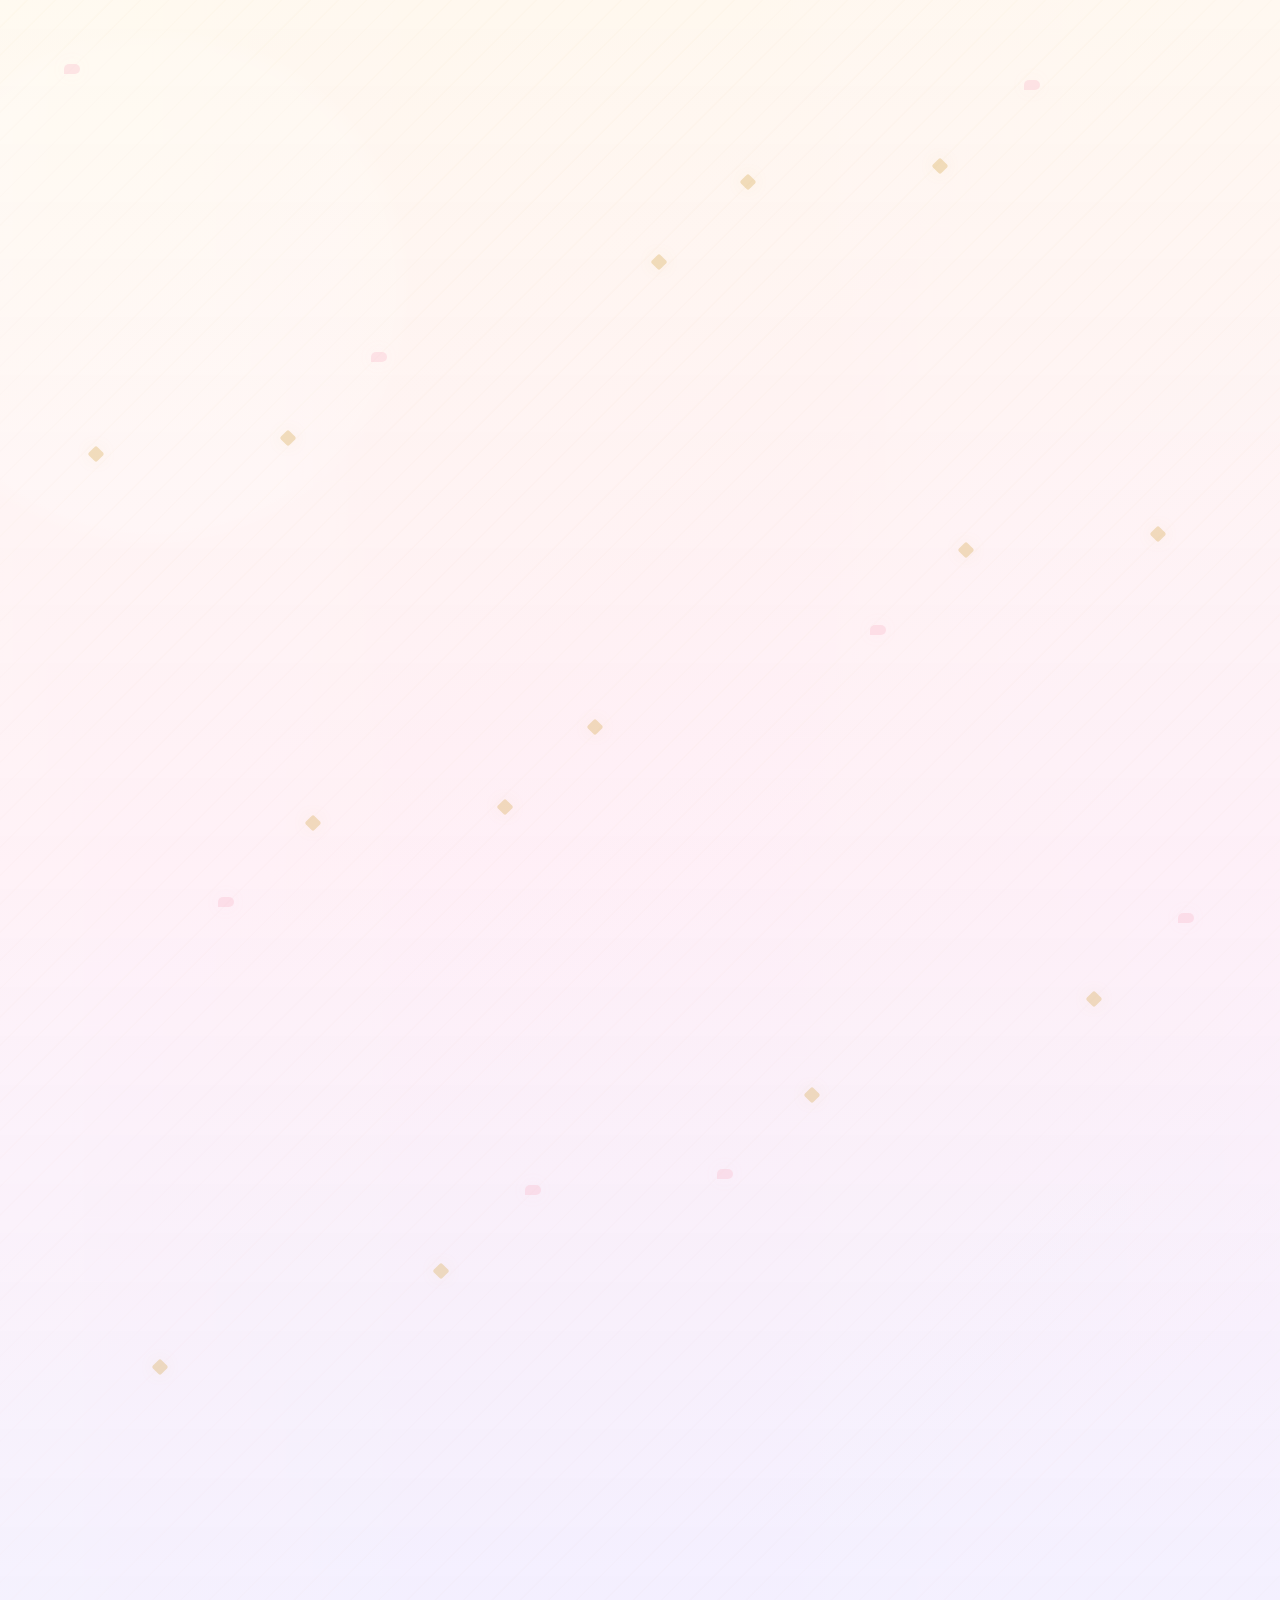
==== chapter-two.preview.html @ e878a4b5 "added chapter two" ====
<!doctype html>
<html lang="en">
<head>
  <meta charset="utf-8">
  <meta name="viewport" content="width=device-width, initial-scale=1">
  <title>Chapter Two Preview</title>
  <link rel="stylesheet" href="style.css?v=20260611-cat-council">
</head>
<body>
  <main>
    <section class="content-band chapter-two-section" id="chapterTwo" aria-labelledby="chapterTwoTitle"></section>
  </main>
  <script src="chapter-two.config.js?v=20260611-cat-council"></script>
  <script src="chapter-two.data.js?v=20260611-cat-council"></script>
  <script src="chapter-two.js?v=20260611-cat-council"></script>
  <script>
    window.ChapterTwo.mount("#chapterTwo");
  </script>
</body>
</html>
---- style.css ----
:root {
  --blush: #f6b7c8;
  --blush-deep: #d96d8f;
  --lavender: #c9b8ff;
  --lavender-deep: #7864bc;
  --cream: #fff7e8;
  --white: #ffffff;
  --gold: #d7ad55;
  --mint: #c7ded0;
  --ink: #352c38;
  --muted: #766b79;
  --line: rgba(126, 92, 113, 0.18);
  --glass: rgba(255, 255, 255, 0.68);
  --shadow: 0 18px 48px rgba(93, 63, 78, 0.17);
  --radius: 8px;
  --serif: Georgia, "Times New Roman", serif;
  --sans: "Avenir Next", "Segoe UI", system-ui, -apple-system, BlinkMacSystemFont, sans-serif;
}

* {
  box-sizing: border-box;
}

html {
  min-height: 100%;
  scroll-behavior: smooth;
}

body {
  min-height: 100vh;
  min-height: 100svh;
  margin: 0;
  color: var(--ink);
  font-family: var(--sans);
  background:
    radial-gradient(circle at 12% 18%, rgba(255, 255, 255, 0.88) 0 14%, transparent 15%),
    linear-gradient(145deg, #fff9f0 0%, #fff1f6 42%, #f0ecff 100%);
  overflow-x: hidden;
  -webkit-font-smoothing: antialiased;
  -webkit-tap-highlight-color: transparent;
}

button,
input {
  font: inherit;
}

button {
  cursor: pointer;
}

button:focus-visible,
input:focus-visible {
  outline: 3px solid rgba(215, 173, 85, 0.58);
  outline-offset: 3px;
}

.tap-target {
  min-height: 48px;
  touch-action: manipulation;
}

.ambient-layer,
.confetti-layer {
  position: fixed;
  inset: 0;
  pointer-events: none;
  overflow: hidden;
}

.ambient-layer {
  z-index: 0;
}

.confetti-layer {
  z-index: 20;
}

.float-shape {
  position: absolute;
  display: grid;
  width: 34px;
  height: 34px;
  place-items: center;
  color: rgba(217, 109, 143, 0.44);
  font-size: 1.25rem;
  animation: floatAround 11s ease-in-out infinite;
  filter: drop-shadow(0 8px 14px rgba(93, 63, 78, 0.13));
}

.float-shape.star {
  color: rgba(215, 173, 85, 0.52);
}

.float-shape.heart {
  color: rgba(120, 100, 188, 0.35);
  font-size: 1.55rem;
}

.p1 { left: 9%; top: 13%; animation-delay: -1s; }
.p2 { right: 10%; top: 12%; animation-delay: -3s; }
.p3 { left: 73%; top: 36%; animation-delay: -5s; }
.p4 { left: 12%; bottom: 20%; animation-delay: -7s; }
.p5 { right: 12%; bottom: 24%; animation-delay: -2s; }
.p6 { left: 43%; bottom: 10%; animation-delay: -8s; }

#app {
  position: relative;
  z-index: 1;
}

.screen {
  display: none;
  min-height: 100vh;
  min-height: 100svh;
  padding:
    calc(24px + env(safe-area-inset-top))
    18px
    calc(28px + env(safe-area-inset-bottom));
}

.screen.is-active {
  display: grid;
  place-items: center;
  animation: screenIn 420ms ease both;
}

.game-screen.is-active {
  align-items: start;
}

.screen-inner {
  width: min(100%, 760px);
}

.screen-inner.compact {
  max-width: 520px;
}

.screen-inner.wide {
  max-width: 930px;
}

.mini-badge {
  display: inline-flex;
  align-items: center;
  min-height: 30px;
  padding: 5px 10px;
  border: 1px solid rgba(215, 173, 85, 0.42);
  border-radius: 999px;
  color: #765626;
  background: rgba(255, 251, 240, 0.68);
  font-size: 0.72rem;
  font-weight: 800;
  letter-spacing: 0;
  text-transform: uppercase;
}

h1,
h2,
h3,
p {
  margin-top: 0;
}

h1,
h2 {
  font-family: var(--serif);
  letter-spacing: 0;
}

h1 {
  margin-bottom: 12px;
  font-size: clamp(2.55rem, 14vw, 5.3rem);
  line-height: 0.95;
}

h2 {
  margin-bottom: 10px;
  font-size: clamp(2rem, 8.5vw, 3.45rem);
  line-height: 1.02;
}

h3 {
  margin-bottom: 8px;
  font-size: 1rem;
}

p {
  color: var(--muted);
  line-height: 1.65;
}

.subtitle {
  max-width: 28rem;
  margin-bottom: 26px;
  color: #6e5366;
  font-size: 1.03rem;
}

.glass-panel {
  border: 1px solid var(--line);
  border-radius: var(--radius);
  background: var(--glass);
  box-shadow: var(--shadow);
  -webkit-backdrop-filter: blur(18px);
  backdrop-filter: blur(18px);
}

.lock-card {
  display: grid;
  gap: 14px;
  padding: 20px;
}

.return-game-shell {
  position: relative;
  margin-top: 16px;
  border: 1px solid rgba(255, 255, 255, 0.68);
  border-radius: var(--radius);
  padding: 16px 14px 18px;
  background:
    linear-gradient(135deg, rgba(255, 255, 255, 0.7), rgba(255, 241, 247, 0.72)),
    linear-gradient(145deg, rgba(246, 183, 200, 0.3), rgba(201, 184, 255, 0.26));
  box-shadow: 0 14px 34px rgba(93, 63, 78, 0.12);
  text-align: center;
  overflow: hidden;
  -webkit-backdrop-filter: blur(16px);
  backdrop-filter: blur(16px);
}

.return-game-hint {
  position: relative;
  z-index: 1;
  margin: 0;
  color: #674e62;
  font-size: 0.9rem;
  font-weight: 800;
  line-height: 1.42;
}

.return-decoration {
  position: absolute;
  display: grid;
  width: 34px;
  height: 34px;
  place-items: center;
  color: rgba(217, 109, 143, 0.56);
  font-size: 1.05rem;
  filter: drop-shadow(0 8px 12px rgba(93, 63, 78, 0.12));
  animation: ctaFloat 4.6s ease-in-out infinite;
}

.return-paw {
  left: 14px;
  top: 10px;
}

.return-star {
  right: 16px;
  bottom: 13px;
  color: rgba(215, 173, 85, 0.66);
  animation-delay: -1.6s;
}

.return-game-card {
  position: relative;
  z-index: 1;
  display: grid;
  gap: 12px;
}

.return-game-card[hidden] {
  display: none;
}

.return-game-card h2 {
  margin: 0;
  color: #58314e;
  font-size: clamp(1.55rem, 7vw, 2.15rem);
  line-height: 1.05;
}

.return-game-card p {
  margin-bottom: 0;
}

.return-primary-button {
  position: relative;
  z-index: 1;
  width: min(100%, 360px);
  min-height: 58px;
  border: 1px solid rgba(255, 255, 255, 0.78);
  border-radius: 999px;
  padding: 14px 18px;
  color: #55324e;
  background:
    linear-gradient(135deg, rgba(255, 250, 236, 0.96), rgba(255, 226, 239, 0.95) 45%, rgba(232, 224, 255, 0.96)),
    linear-gradient(135deg, var(--blush), var(--lavender));
  box-shadow:
    0 14px 30px rgba(120, 100, 188, 0.18),
    inset 0 1px 0 rgba(255, 255, 255, 0.84);
  font-weight: 950;
  transition: transform 180ms ease, box-shadow 180ms ease, filter 180ms ease;
}

.return-primary-button:hover {
  filter: brightness(1.02);
  box-shadow:
    0 16px 34px rgba(120, 100, 188, 0.22),
    inset 0 1px 0 rgba(255, 255, 255, 0.88);
}

.soft-copy {
  margin-bottom: 2px;
  color: #604a59;
  font-weight: 650;
}

label {
  color: var(--ink);
  font-size: 0.9rem;
  font-weight: 800;
}

input {
  width: 100%;
  min-height: 54px;
  border: 1px solid rgba(126, 92, 113, 0.23);
  border-radius: var(--radius);
  padding: 0 15px;
  color: var(--ink);
  background: rgba(255, 255, 255, 0.8);
}

input::placeholder {
  color: rgba(53, 44, 56, 0.42);
}

.form-message {
  min-height: 24px;
  margin: 0;
  color: var(--blush-deep);
  font-size: 0.92rem;
  font-weight: 750;
}

.primary-button,
.secondary-button {
  border: 0;
  border-radius: 999px;
  padding: 13px 20px;
  font-weight: 850;
  transition: transform 180ms ease, box-shadow 180ms ease, filter 180ms ease;
}

.primary-button {
  color: #fffdf7;
  background: linear-gradient(135deg, var(--blush-deep), var(--lavender-deep));
  box-shadow: 0 12px 28px rgba(120, 100, 188, 0.22);
}

.secondary-button {
  color: var(--ink);
  background: rgba(255, 255, 255, 0.78);
}

.primary-button:active,
.secondary-button:active,
.music-button:active,
.return-primary-button:active,
.return-choice-button:active,
.return-floating-paw:active,
.cat-card-button:active,
.gift-box:active {
  transform: scale(0.97);
}

.music-button {
  position: fixed;
  right: max(14px, env(safe-area-inset-right));
  bottom: calc(14px + env(safe-area-inset-bottom));
  z-index: 12;
  border: 1px solid rgba(215, 173, 85, 0.38);
  border-radius: 999px;
  padding: 11px 15px;
  color: #4f3b4d;
  background: rgba(255, 255, 255, 0.78);
  box-shadow: 0 12px 32px rgba(93, 63, 78, 0.16);
  -webkit-backdrop-filter: blur(16px);
  backdrop-filter: blur(16px);
  font-size: 0.9rem;
  font-weight: 850;
}

.section-heading {
  max-width: 720px;
  margin: 0 auto 24px;
  text-align: center;
}

.section-heading p {
  margin-bottom: 0;
}

.return-trial {
  display: grid;
  gap: 12px;
  margin-top: 4px;
  animation: riseIn 320ms ease both;
}

.return-trial[hidden],
.return-verdict[hidden],
.return-paw-instruction[hidden],
.return-paw-progress[hidden],
.return-paw-field[hidden],
.return-final[hidden] {
  display: none;
}

.return-question {
  color: #4f3b4d;
  font-weight: 900;
}

.return-game-name {
  display: inline-grid;
  width: fit-content;
  min-height: 34px;
  margin: 0 auto;
  place-items: center;
  border: 1px solid rgba(215, 173, 85, 0.32);
  border-radius: 999px;
  padding: 5px 12px;
  color: #765626;
  background: rgba(255, 251, 240, 0.74);
  font-size: 0.74rem;
  font-weight: 950;
  text-transform: uppercase;
}

.return-choice-grid {
  display: grid;
  gap: 9px;
}

.return-choice-button {
  width: 100%;
  min-height: 52px;
  border: 1px solid rgba(215, 173, 85, 0.28);
  border-radius: var(--radius);
  padding: 11px 12px;
  color: #4f3b4d;
  background: rgba(255, 255, 255, 0.72);
  box-shadow: 0 10px 22px rgba(93, 63, 78, 0.09);
  font-weight: 850;
  line-height: 1.22;
  transition: transform 180ms ease, background 180ms ease, border-color 180ms ease, box-shadow 180ms ease;
}

.return-choice-button.is-selected {
  border-color: rgba(217, 109, 143, 0.46);
  background: linear-gradient(135deg, rgba(255, 232, 241, 0.9), rgba(237, 231, 255, 0.92));
  box-shadow: 0 12px 28px rgba(120, 100, 188, 0.15);
}

.return-choice-button:disabled {
  cursor: default;
  opacity: 0.82;
}

.return-verdict {
  border: 1px solid rgba(217, 109, 143, 0.2);
  border-radius: var(--radius);
  padding: 12px;
  color: #52374b;
  background: rgba(255, 255, 255, 0.7);
  font-weight: 850;
  animation: riseIn 320ms ease both;
}

.return-paw-instruction,
.return-paw-progress {
  color: #6d5266;
  font-size: 0.92rem;
  font-weight: 850;
  line-height: 1.4;
}

.return-paw-progress {
  display: inline-grid;
  width: fit-content;
  min-height: 34px;
  margin: 0 auto;
  place-items: center;
  border: 1px solid rgba(215, 173, 85, 0.3);
  border-radius: 999px;
  padding: 5px 12px;
  color: #765626;
  background: rgba(255, 251, 240, 0.72);
}

.return-paw-field {
  position: relative;
  height: 184px;
  border: 1px solid rgba(126, 92, 113, 0.14);
  border-radius: var(--radius);
  background:
    radial-gradient(circle at 14% 18%, rgba(255, 255, 255, 0.74) 0 16%, transparent 17%),
    linear-gradient(145deg, rgba(255, 250, 236, 0.72), rgba(255, 233, 243, 0.62), rgba(235, 229, 255, 0.58));
  overflow: hidden;
}

.return-floating-paw {
  position: absolute;
  display: grid;
  width: 54px;
  height: 54px;
  place-items: center;
  border: 1px solid rgba(255, 255, 255, 0.78);
  border-radius: 50%;
  color: #8f4c74;
  background: rgba(255, 255, 255, 0.66);
  box-shadow: 0 12px 24px rgba(93, 63, 78, 0.14);
  font-size: 1.45rem;
  animation: pawBob 3.8s ease-in-out infinite;
  -webkit-backdrop-filter: blur(12px);
  backdrop-filter: blur(12px);
}

.return-floating-paw::after {
  position: absolute;
  inset: -7px;
  border-radius: inherit;
  border: 1px solid rgba(215, 173, 85, 0.24);
  content: "";
}

.return-floating-paw.is-collected {
  pointer-events: none;
  border-color: transparent;
  color: transparent;
  background: transparent;
  box-shadow: none;
  transform: scale(1.34) rotate(12deg);
  transition: color 120ms ease, background 120ms ease, border-color 120ms ease, box-shadow 120ms ease, transform 220ms ease;
}

.return-floating-paw.is-collected::before {
  position: absolute;
  color: var(--gold);
  content: "\2726";
  filter: drop-shadow(0 0 10px rgba(215, 173, 85, 0.5));
  font-size: 1.65rem;
  animation: pawSparkle 520ms ease forwards;
}

.return-floating-paw.is-collected::after {
  border-color: rgba(215, 173, 85, 0.08);
  box-shadow: 0 0 0 12px rgba(215, 173, 85, 0.08);
  animation: pawSparkleRing 520ms ease forwards;
}

.paw-1 { left: 10%; top: 18%; animation-delay: -0.4s; }
.paw-2 { right: 12%; top: 12%; animation-delay: -1.4s; }
.paw-3 { left: 42%; top: 36%; animation-delay: -2.1s; }
.paw-4 { left: 17%; bottom: 12%; animation-delay: -2.8s; }
.paw-5 { right: 18%; bottom: 15%; animation-delay: -0.9s; }

.return-final {
  display: grid;
  gap: 12px;
  border: 1px solid rgba(215, 173, 85, 0.24);
  border-radius: var(--radius);
  padding: 14px;
  background: rgba(255, 255, 255, 0.68);
  animation: riseIn 380ms ease both;
}

.return-final-message,
.return-secret-wish {
  color: var(--ink);
  font-weight: 850;
}

.return-badge {
  display: inline-grid;
  width: fit-content;
  max-width: 100%;
  min-height: 42px;
  margin: 0 auto;
  place-items: center;
  border: 1px solid rgba(215, 173, 85, 0.42);
  border-radius: 999px;
  padding: 8px 13px;
  color: #6f501b;
  background: linear-gradient(135deg, rgba(255, 245, 207, 0.94), rgba(255, 255, 255, 0.74));
  box-shadow: 0 12px 24px rgba(215, 173, 85, 0.14);
  font-size: 0.86rem;
  font-weight: 950;
  line-height: 1.2;
  text-align: center;
}

.progress-wrap {
  width: min(100%, 540px);
  margin: 0 auto 22px;
  color: var(--ink);
  font-weight: 850;
  text-align: center;
}

.progress-track {
  height: 9px;
  margin-top: 10px;
  border: 1px solid rgba(215, 173, 85, 0.28);
  border-radius: 999px;
  background: rgba(255, 255, 255, 0.58);
  overflow: hidden;
}

.progress-track span {
  display: block;
  width: 0;
  height: 100%;
  border-radius: inherit;
  background: linear-gradient(90deg, var(--gold), var(--blush-deep));
  transition: width 360ms ease;
}

.cat-grid {
  display: grid;
  grid-template-columns: repeat(3, minmax(0, 1fr));
  gap: 12px;
}

.cat-card-button {
  position: relative;
  width: 100%;
  min-height: 168px;
  border: 0;
  border-radius: var(--radius);
  padding: 0;
  background: transparent;
  perspective: 900px;
}

.cat-card-inner {
  position: absolute;
  inset: 0;
  border-radius: var(--radius);
  transform-style: preserve-3d;
  transition: transform 560ms cubic-bezier(0.2, 0.72, 0.2, 1);
}

.cat-card-button.is-open .cat-card-inner {
  transform: rotateY(180deg);
}

.card-face {
  position: absolute;
  inset: 0;
  display: grid;
  place-items: center;
  border: 1px solid var(--line);
  border-radius: var(--radius);
  padding: 12px;
  background: rgba(255, 255, 255, 0.67);
  box-shadow: 0 14px 28px rgba(93, 63, 78, 0.12);
  -webkit-backdrop-filter: blur(14px);
  backdrop-filter: blur(14px);
  backface-visibility: hidden;
}

.card-front {
  gap: 7px;
}

.card-front .cat-mini {
  width: 66px;
  height: 66px;
}

.card-front strong {
  color: #65445b;
  font-size: 0.88rem;
}

.card-back {
  transform: rotateY(180deg);
}

.card-back > span {
  width: 100%;
}

.card-back p {
  margin: 0;
  color: var(--ink);
  font-size: clamp(0.82rem, 2.9vw, 0.98rem);
  font-weight: 800;
  line-height: 1.35;
}

.card-back .wish-mark {
  display: inline-grid;
  width: 34px;
  height: 34px;
  margin-bottom: 10px;
  place-items: center;
  border-radius: 50%;
  color: #71511c;
  background: rgba(255, 239, 190, 0.86);
}

.completion-note {
  width: min(100%, 540px);
  margin: 24px auto 0;
  padding: 18px;
  border-radius: var(--radius);
  background: rgba(255, 255, 255, 0.72);
  box-shadow: var(--shadow);
  text-align: center;
}

.completion-note p {
  margin-bottom: 14px;
  color: var(--ink);
  font-weight: 800;
}

.gift-box {
  position: relative;
  display: block;
  width: min(62vw, 240px);
  height: min(62vw, 240px);
  margin: 10px auto 28px;
  border: 0;
  background: transparent;
}

.gift-body,
.gift-lid,
.gift-ribbon,
.gift-glow {
  position: absolute;
  left: 50%;
  transform: translateX(-50%);
  border-radius: var(--radius);
}

.gift-body {
  bottom: 18px;
  width: 74%;
  height: 58%;
  background: linear-gradient(145deg, #f49ab4, #c9b8ff);
  box-shadow: 0 20px 44px rgba(120, 100, 188, 0.24);
}

.gift-lid {
  top: 46px;
  z-index: 3;
  width: 84%;
  height: 24%;
  background: linear-gradient(145deg, #d96d8f, #f7bfcc);
  transform-origin: 22% 100%;
  transition: transform 620ms cubic-bezier(0.18, 0.82, 0.25, 1.05);
}

.gift-ribbon {
  z-index: 4;
  background: linear-gradient(180deg, #fff3c6, var(--gold));
}

.gift-ribbon.vertical {
  top: 46px;
  bottom: 18px;
  width: 15%;
}

.gift-ribbon.horizontal {
  top: 107px;
  width: 74%;
  height: 15%;
}

.gift-glow {
  top: 52px;
  width: 72%;
  height: 72%;
  background: rgba(255, 232, 156, 0.32);
  filter: blur(22px);
  opacity: 0;
  transition: opacity 380ms ease;
}

.gift-box.is-open .gift-lid {
  transform: translateX(-58%) translateY(-44px) rotate(-16deg);
}

.gift-box.is-open .gift-glow {
  opacity: 1;
  animation: giftPulse 1.9s ease-in-out infinite;
}

.gift-message {
  max-width: 540px;
  margin: 0 auto;
  padding: 20px;
  text-align: center;
  animation: riseIn 440ms ease both;
}

.gift-message p {
  color: var(--ink);
  font-weight: 800;
}

.main-content {
  animation: screenIn 520ms ease both;
}

.content-band {
  position: relative;
  width: 100%;
  padding: 68px 18px;
}

.hero-section {
  display: grid;
  min-height: 92vh;
  min-height: 92svh;
  grid-template-columns: minmax(0, 1fr);
  align-items: center;
  gap: 28px;
  padding:
    calc(30px + env(safe-area-inset-top))
    18px
    52px;
}

.hero-copy,
.hero-art,
.wish-list,
.cat-showcase,
.letter-card,
.final-panel {
  width: min(100%, 1080px);
  margin-right: auto;
  margin-left: auto;
}

.hero-copy p {
  max-width: 36rem;
  color: #644d61;
  font-size: 1.08rem;
}

.hero-art {
  display: grid;
  min-height: 318px;
  place-items: center;
}

.hero-art svg,
.cat-illustration svg {
  display: block;
  width: 100%;
  height: auto;
}

.hero-art svg {
  max-width: 420px;
}

.wish-list {
  display: grid;
  gap: 12px;
}

.wish-card,
.cat-profile,
.letter-card,
.final-panel {
  border: 1px solid var(--line);
  border-radius: var(--radius);
  background: rgba(255, 255, 255, 0.62);
  box-shadow: 0 14px 34px rgba(93, 63, 78, 0.11);
  -webkit-backdrop-filter: blur(14px);
  backdrop-filter: blur(14px);
}

.wish-card {
  display: grid;
  grid-template-columns: auto 1fr;
  gap: 13px;
  align-items: start;
  padding: 16px;
}

.day-chip {
  display: grid;
  min-width: 58px;
  min-height: 58px;
  place-items: center;
  border-radius: var(--radius);
  color: #765626;
  background: linear-gradient(145deg, rgba(255, 241, 194, 0.95), rgba(255, 255, 255, 0.72));
  font-size: 0.79rem;
  font-weight: 900;
}

.wish-card p {
  margin: 4px 0 0;
  color: var(--ink);
  font-weight: 700;
}

.cat-showcase {
  display: grid;
  gap: 14px;
}

.uploaded-image-grid {
  display: grid;
  width: min(100%, 1080px);
  margin-right: auto;
  margin-left: auto;
  gap: 14px;
}

.uploaded-image-card {
  position: relative;
  min-height: 260px;
  border: 1px solid var(--line);
  border-radius: var(--radius);
  background: rgba(255, 255, 255, 0.62);
  box-shadow: 0 14px 34px rgba(93, 63, 78, 0.11);
  overflow: hidden;
  -webkit-backdrop-filter: blur(14px);
  backdrop-filter: blur(14px);
}

.uploaded-image-card img {
  display: block;
  width: 100%;
  height: 100%;
  min-height: 260px;
  object-fit: cover;
}

.uploaded-image-card figcaption {
  position: absolute;
  right: 10px;
  bottom: 10px;
  left: 10px;
  border: 1px solid rgba(255, 255, 255, 0.48);
  border-radius: var(--radius);
  padding: 9px 10px;
  color: #4f3b4d;
  background: rgba(255, 255, 255, 0.74);
  -webkit-backdrop-filter: blur(12px);
  backdrop-filter: blur(12px);
  font-size: 0.86rem;
  font-weight: 850;
  line-height: 1.35;
}

.cat-profile {
  display: grid;
  grid-template-columns: 96px 1fr;
  gap: 14px;
  align-items: center;
  padding: 14px;
}

.cat-illustration {
  display: grid;
  min-width: 96px;
  min-height: 96px;
  place-items: center;
  border-radius: var(--radius);
  background: rgba(255, 247, 232, 0.72);
}

.cat-profile h3 {
  color: var(--ink);
}

.cat-profile p {
  margin-bottom: 0;
  font-size: 0.94rem;
}

.message-section {
  padding-top: 36px;
}

.letter-card {
  max-width: 760px;
  padding: 24px 20px;
  background:
    linear-gradient(rgba(255, 255, 255, 0.7), rgba(255, 255, 255, 0.66)),
    repeating-linear-gradient(0deg, transparent 0 31px, rgba(215, 173, 85, 0.11) 32px);
}

.letter-card h2 {
  margin-bottom: 20px;
  color: #59324d;
}

.letter-card p {
  margin-bottom: 16px;
  color: #4e4250;
  font-size: 1rem;
}

.final-panel {
  max-width: 760px;
  padding: 26px 20px;
  text-align: center;
}

.final-panel h2 {
  color: #59324d;
  font-size: clamp(1.9rem, 7.3vw, 3.1rem);
}

.chapter-two-section {
  position: relative;
  overflow: hidden;
  background:
    linear-gradient(180deg, rgba(255, 248, 236, 0.72), rgba(255, 238, 246, 0.78) 54%, rgba(243, 239, 255, 0.84)),
    repeating-linear-gradient(135deg, rgba(255, 255, 255, 0.24) 0 18px, rgba(215, 173, 85, 0.08) 19px 20px);
}

.chapter-two-section::before {
  content: "";
  position: absolute;
  inset: 0;
  pointer-events: none;
  background:
    linear-gradient(90deg, rgba(255, 255, 255, 0.24), transparent 42%, rgba(255, 255, 255, 0.18)),
    repeating-linear-gradient(0deg, transparent 0 31px, rgba(215, 173, 85, 0.06) 32px);
  mix-blend-mode: soft-light;
}

.chapter-two-bg {
  position: absolute;
  inset: 0;
  pointer-events: none;
  overflow: hidden;
}

.chapter-floater {
  position: absolute;
  left: var(--float-left);
  top: var(--float-top);
  width: 12px;
  height: 12px;
  opacity: 0.58;
  animation: chapterFloat 13s ease-in-out infinite;
  animation-delay: var(--float-delay);
}

.chapter-floater.sparkle {
  border-radius: 2px;
  background: rgba(217, 173, 85, 0.62);
  transform: rotate(45deg);
  box-shadow: 0 0 18px rgba(217, 173, 85, 0.2);
}

.chapter-floater.petal {
  width: 16px;
  height: 10px;
  border-radius: 999px 999px 999px 2px;
  background: rgba(248, 184, 202, 0.58);
  box-shadow: 0 0 18px rgba(248, 184, 202, 0.15);
}

.chapter-two-shell {
  position: relative;
  z-index: 1;
  width: min(100%, 1120px);
  margin: 0 auto;
}

.chapter-two-heading {
  max-width: 760px;
  margin: 0 auto 20px;
  text-align: center;
}

.chapter-two-heading h2 {
  color: #56364e;
}

.chapter-two-heading p {
  margin-bottom: 0;
  color: #604c5d;
  font-size: 1.02rem;
}

.chapter-two-actions {
  display: flex;
  flex-wrap: wrap;
  justify-content: center;
  gap: 10px;
  margin-bottom: 24px;
}

.chapter-enter-button.is-entered {
  filter: saturate(1.05) brightness(1.04);
  box-shadow: 0 0 0 5px rgba(255, 244, 203, 0.44), 0 16px 38px rgba(120, 100, 188, 0.24);
}

.chapter-music-toggle:disabled {
  cursor: not-allowed;
  opacity: 0.72;
}

.chapter-story {
  display: grid;
  grid-template-columns: minmax(0, 1fr);
  gap: 18px;
  align-items: stretch;
  margin: 0 auto 44px;
  --parallax-x: 0px;
  --parallax-y: 0px;
}

.story-frame {
  position: relative;
  min-height: 330px;
  border: 1px solid rgba(215, 173, 85, 0.24);
  border-radius: var(--radius);
  background: rgba(255, 255, 255, 0.56);
  box-shadow: 0 24px 60px rgba(93, 63, 78, 0.16);
  overflow: hidden;
}

.story-slides {
  position: absolute;
  inset: 0;
  transform: translate3d(calc(var(--parallax-x) * -0.22), calc(var(--parallax-y) * -0.22), 0) scale(1.02);
  transition: transform 220ms ease-out;
}

.story-panel {
  position: absolute;
  inset: 0;
  margin: 0;
  opacity: 0;
  transition: opacity 1100ms ease;
}

.story-panel.is-active {
  opacity: 1;
}

.story-panel img {
  display: block;
  width: 100%;
  height: 100%;
  object-fit: cover;
  filter: saturate(0.92) contrast(0.96);
}

.story-panel.is-active img {
  animation: chapterKenBurns 9.5s ease-in-out alternate infinite;
}

.story-panel.has-missing-image {
  background:
    linear-gradient(160deg, rgba(255, 248, 236, 0.88), rgba(255, 230, 241, 0.82) 47%, rgba(238, 232, 255, 0.9)),
    repeating-linear-gradient(115deg, rgba(255, 255, 255, 0.22) 0 14px, rgba(215, 173, 85, 0.08) 15px 16px);
}

.story-panel.has-missing-image::before,
.story-panel.has-missing-image::after {
  content: "";
  position: absolute;
  pointer-events: none;
}

.story-panel.has-missing-image::before {
  left: 50%;
  bottom: 12%;
  width: 36%;
  aspect-ratio: 1;
  border: 1px solid rgba(215, 173, 85, 0.26);
  border-radius: 50%;
  background: rgba(255, 255, 255, 0.28);
  transform: translateX(-50%);
  box-shadow: inset 0 0 30px rgba(255, 247, 232, 0.78), 0 0 50px rgba(215, 173, 85, 0.18);
}

.story-panel.has-missing-image::after {
  left: 18%;
  top: 19%;
  width: 18%;
  height: 42%;
  border: 2px solid rgba(101, 68, 91, 0.22);
  border-radius: 48% 48% 6px 6px;
  background: rgba(255, 247, 232, 0.5);
  box-shadow: 42vw 10vh 0 -18px rgba(255, 255, 255, 0.2);
}

.painted-wash {
  position: absolute;
  inset: 0;
  pointer-events: none;
  background:
    linear-gradient(180deg, rgba(255, 255, 255, 0.1), rgba(53, 44, 56, 0.18)),
    repeating-linear-gradient(90deg, rgba(255, 255, 255, 0.06) 0 2px, transparent 3px 9px);
  mix-blend-mode: screen;
}

.chapter-candle {
  position: absolute;
  bottom: 28px;
  width: 18px;
  height: 38px;
  border-radius: 999px 999px 6px 6px;
  background: linear-gradient(180deg, #fff8de, #d9ad55);
  box-shadow: 0 0 28px rgba(217, 173, 85, 0.54);
  animation: candlePulse 2.4s ease-in-out infinite;
}

.chapter-candle::before {
  content: "";
  position: absolute;
  left: 50%;
  top: -17px;
  width: 16px;
  height: 24px;
  border-radius: 70% 70% 55% 55%;
  background: rgba(255, 221, 127, 0.78);
  transform: translateX(-50%);
  filter: blur(0.2px);
}

.chapter-candle.candle-one {
  left: 22px;
}

.chapter-candle.candle-two {
  right: 22px;
  animation-delay: -0.8s;
}

.story-panel-nav {
  position: absolute;
  right: 16px;
  bottom: 16px;
  display: flex;
  gap: 8px;
  padding: 8px;
  border: 1px solid rgba(255, 255, 255, 0.42);
  border-radius: 999px;
  background: rgba(255, 255, 255, 0.56);
  -webkit-backdrop-filter: blur(12px);
  backdrop-filter: blur(12px);
}

.story-panel-nav button {
  width: 12px;
  height: 12px;
  border: 0;
  border-radius: 50%;
  padding: 0;
  background: rgba(101, 68, 91, 0.25);
}

.story-panel-nav button[aria-selected="true"] {
  background: #d9ad55;
  box-shadow: 0 0 0 5px rgba(217, 173, 85, 0.18);
}

.story-copy {
  display: grid;
  align-content: center;
  min-height: 240px;
  border: 1px solid rgba(215, 173, 85, 0.22);
  border-radius: var(--radius);
  padding: 22px;
  background:
    linear-gradient(rgba(255, 255, 255, 0.76), rgba(255, 255, 255, 0.7)),
    repeating-linear-gradient(0deg, transparent 0 31px, rgba(215, 173, 85, 0.09) 32px);
  box-shadow: 0 18px 42px rgba(93, 63, 78, 0.11);
}

.story-count {
  margin-bottom: 12px;
  color: #8c6a2c;
  font-size: 0.78rem;
  font-weight: 900;
  text-transform: uppercase;
}

.story-copy h3 {
  margin-bottom: 10px;
  color: #56364e;
  font-family: var(--serif);
  font-size: 1.85rem;
  line-height: 1.05;
}

.story-copy p {
  margin-bottom: 0;
  color: #4f4250;
  font-size: 1.02rem;
  font-weight: 750;
}

.story-copy.is-revealed h3,
.story-copy.is-revealed p,
.story-copy.is-revealed .story-count {
  animation: fairytaleTextIn 680ms ease both;
}

.story-copy.is-revealed p {
  animation-delay: 90ms;
}

.council-game {
  display: grid;
  gap: 22px;
}

.council-game-copy {
  max-width: 760px;
  margin: 0 auto;
  text-align: center;
}

.council-game-copy h3 {
  margin: 10px 0;
  color: #56364e;
  font-family: var(--serif);
  font-size: 2.15rem;
  line-height: 1.05;
}

.council-game-copy p {
  margin-bottom: 0;
}

.council-progress {
  margin-top: 12px;
  color: #5d4256;
  font-weight: 850;
}

.council-layout {
  display: grid;
  gap: 18px;
  align-items: center;
}

.council-table-stage {
  position: relative;
  width: min(100%, 540px);
  aspect-ratio: 1;
  margin: 0 auto;
  border-radius: 50%;
  background:
    linear-gradient(145deg, rgba(255, 255, 255, 0.5), rgba(255, 240, 246, 0.38)),
    repeating-linear-gradient(45deg, rgba(255, 255, 255, 0.16) 0 16px, rgba(215, 173, 85, 0.07) 17px 18px);
  box-shadow: inset 0 0 42px rgba(255, 255, 255, 0.58);
  --parallax-x: 0px;
  --parallax-y: 0px;
}

.round-table {
  position: absolute;
  left: 50%;
  top: 52%;
  display: grid;
  width: 50%;
  aspect-ratio: 1;
  place-items: center;
  border: 1px solid rgba(116, 81, 104, 0.2);
  border-radius: 50%;
  padding: 16px;
  color: #6b4d5f;
  background:
    linear-gradient(145deg, rgba(255, 248, 236, 0.92), rgba(255, 229, 239, 0.78)),
    repeating-radial-gradient(circle at center, rgba(215, 173, 85, 0.08) 0 2px, transparent 3px 16px);
  box-shadow: 0 18px 44px rgba(93, 63, 78, 0.14), inset 0 0 30px rgba(255, 255, 255, 0.72);
  transform: translate(-50%, -50%) translate3d(calc(var(--parallax-x) * -0.12), calc(var(--parallax-y) * -0.12), 0);
  transition: transform 220ms ease-out;
  text-align: center;
}

.round-table span {
  max-width: 10rem;
  color: #745160;
  font-family: var(--serif);
  font-size: 1.04rem;
  font-weight: 700;
  line-height: 1.15;
}

.table-candle {
  position: absolute;
  left: 26%;
  top: 54%;
  width: 10px;
  height: 24px;
  border-radius: 999px 999px 4px 4px;
  background: linear-gradient(#fff7dc, #d9ad55);
  box-shadow: 0 0 22px rgba(217, 173, 85, 0.54);
  animation: candlePulse 2.2s ease-in-out infinite;
}

.table-candle.second {
  left: auto;
  right: 27%;
  top: 39%;
  animation-delay: -0.7s;
}

.table-candle::before {
  content: "";
  position: absolute;
  left: 50%;
  top: -11px;
  width: 10px;
  height: 15px;
  border-radius: 70% 70% 50% 50%;
  background: rgba(255, 218, 115, 0.78);
  transform: translateX(-50%);
}

.council-chair {
  position: absolute;
  left: var(--chair-x);
  top: var(--chair-y);
  display: grid;
  width: clamp(64px, 18%, 96px);
  aspect-ratio: 0.82;
  place-items: center;
  transform: translate(-50%, -50%) translate3d(calc(var(--parallax-x) * 0.16), calc(var(--parallax-y) * 0.16), 0);
  transition: transform 220ms ease-out;
}

.council-chair::before {
  content: "";
  position: absolute;
  inset: 4px 9px 12px;
  border: 1px solid rgba(101, 68, 91, 0.22);
  border-radius: 42% 42% 9px 9px;
  background: linear-gradient(180deg, rgba(255, 248, 236, 0.9), rgba(248, 184, 202, 0.55));
  box-shadow: 0 10px 22px rgba(93, 63, 78, 0.11);
}

.council-chair::after {
  content: "";
  position: absolute;
  right: 18%;
  bottom: 4px;
  left: 18%;
  height: 16px;
  border: 1px solid rgba(101, 68, 91, 0.18);
  border-radius: 999px;
  background: rgba(255, 255, 255, 0.58);
}

.cat-token {
  position: relative;
  z-index: 1;
  display: grid;
  width: 92%;
  min-height: 74px;
  place-items: center;
  border: 0;
  border-radius: var(--radius);
  padding: 4px;
  color: #56364e;
  background: transparent;
}

.cat-token::before {
  content: "";
  position: absolute;
  inset: 10px;
  border-radius: 50%;
  background: rgba(255, 244, 204, 0.28);
  box-shadow: 0 0 22px rgba(217, 173, 85, 0.3);
  opacity: 0.7;
  transition: opacity 180ms ease, transform 180ms ease;
}

.cat-token:hover::before,
.cat-token:focus-visible::before,
.cat-token.is-visited::before {
  opacity: 1;
  transform: scale(1.08);
}

.cat-token.is-visited .cat-token-label {
  background: rgba(255, 247, 232, 0.9);
  color: #765626;
}

.cat-token-art {
  position: relative;
  z-index: 1;
  display: block;
  width: 52px;
  height: 52px;
}

.cat-token-art svg {
  display: block;
  width: 100%;
  height: auto;
}

.cat-token-label {
  position: relative;
  z-index: 1;
  max-width: 100%;
  border-radius: 999px;
  padding: 3px 7px;
  color: #5d4256;
  background: rgba(255, 255, 255, 0.64);
  font-size: 0.68rem;
  font-weight: 900;
  line-height: 1.15;
  text-align: center;
  overflow-wrap: anywhere;
}

.seventh-chair {
  color: #765626;
}

.seventh-chair::before {
  background: linear-gradient(180deg, rgba(255, 252, 236, 0.95), rgba(217, 173, 85, 0.24));
}

.empty-chair-glow {
  position: absolute;
  inset: -4px 2px 4px;
  border-radius: 48% 48% 12px 12px;
  background: rgba(255, 235, 164, 0.24);
  filter: blur(12px);
  opacity: 0.28;
}

.empty-chair-label {
  position: relative;
  z-index: 1;
  max-width: 88%;
  border-radius: 999px;
  padding: 6px 8px;
  background: rgba(255, 255, 255, 0.7);
  font-size: 0.7rem;
  font-weight: 900;
  line-height: 1.12;
  text-align: center;
  overflow-wrap: anywhere;
}

.council-table-stage.is-unlocked .seventh-chair::before {
  border-color: rgba(217, 173, 85, 0.68);
  box-shadow: 0 0 0 8px rgba(255, 239, 190, 0.52), 0 0 42px rgba(217, 173, 85, 0.42);
  animation: seventhChairGlow 2.1s ease-in-out infinite;
}

.council-table-stage.is-unlocked .empty-chair-glow {
  opacity: 0.9;
  animation: candlePulse 2s ease-in-out infinite;
}

.cat-question-panel {
  border: 1px solid rgba(215, 173, 85, 0.24);
  border-radius: var(--radius);
  padding: 20px;
  background:
    linear-gradient(rgba(255, 255, 255, 0.82), rgba(255, 255, 255, 0.76)),
    repeating-linear-gradient(0deg, transparent 0 31px, rgba(215, 173, 85, 0.08) 32px);
  box-shadow: 0 16px 38px rgba(93, 63, 78, 0.11);
}

.question-kicker {
  color: #8c6a2c;
  font-size: 0.75rem;
  font-weight: 900;
  text-transform: uppercase;
}

.cat-question-panel h4 {
  margin: 8px 0 8px;
  color: #56364e;
  font-family: var(--serif);
  font-size: 1.45rem;
}

.cat-question-panel p {
  margin-bottom: 14px;
  color: #4f4250;
}

.answer-row {
  display: flex;
  flex-wrap: wrap;
  gap: 8px;
}

.answer-row .secondary-button {
  min-height: 42px;
  padding: 10px 14px;
  font-size: 0.9rem;
}

.question-response {
  min-height: 52px;
  margin-top: 14px;
  color: #5d4256;
  font-weight: 800;
}

.chapter-final-message {
  max-width: 760px;
  margin: 4px auto 0;
  border: 1px solid rgba(215, 173, 85, 0.32);
  border-radius: var(--radius);
  padding: 20px;
  background: rgba(255, 255, 255, 0.76);
  box-shadow: 0 18px 46px rgba(93, 63, 78, 0.12);
  text-align: center;
}

.chapter-final-message p {
  margin-bottom: 8px;
  color: #56364e;
  font-weight: 900;
}

.chapter-final-message strong {
  display: block;
  color: #4f3b4d;
  font-family: var(--serif);
  font-size: 1.35rem;
  line-height: 1.28;
}

.chapter-final-message span {
  display: inline-block;
  margin-top: 14px;
  border-radius: 999px;
  padding: 10px 16px;
  color: #fffdf7;
  background: linear-gradient(135deg, var(--blush-deep), var(--lavender-deep));
  font-weight: 900;
}

.paw-trail {
  position: fixed;
  z-index: 30;
  width: 18px;
  height: 16px;
  pointer-events: none;
  animation: pawTrail 920ms ease-out forwards;
}

.paw-trail::before {
  content: "";
  position: absolute;
  left: 5px;
  bottom: 1px;
  width: 9px;
  height: 8px;
  border-radius: 50%;
  background: rgba(217, 109, 143, 0.62);
  box-shadow:
    -7px -7px 0 -3px rgba(217, 109, 143, 0.58),
    -1px -10px 0 -3px rgba(217, 109, 143, 0.58),
    6px -8px 0 -3px rgba(217, 109, 143, 0.58),
    10px -3px 0 -4px rgba(217, 109, 143, 0.52);
}

.reveal {
  opacity: 0;
  transform: translateY(18px);
  transition: opacity 640ms ease, transform 640ms ease;
}

.reveal.is-visible {
  opacity: 1;
  transform: translateY(0);
}

.confetti-piece {
  position: absolute;
  top: -16px;
  width: 9px;
  height: 14px;
  border-radius: 2px;
  animation: confettiFall var(--fall-time, 2200ms) linear forwards;
}

.confetti-piece.soft-sparkle {
  width: 8px;
  height: 8px;
  border-radius: 50%;
  box-shadow: 0 0 14px rgba(215, 173, 85, 0.34);
}

@keyframes screenIn {
  from { opacity: 0; transform: translateY(12px); }
  to { opacity: 1; transform: translateY(0); }
}

@keyframes riseIn {
  from { opacity: 0; transform: translateY(18px); }
  to { opacity: 1; transform: translateY(0); }
}

@keyframes floatAround {
  0%, 100% { transform: translate3d(0, 0, 0) rotate(0deg); }
  50% { transform: translate3d(10px, -18px, 0) rotate(7deg); }
}

@keyframes ctaFloat {
  0%, 100% { transform: translate3d(0, 0, 0) rotate(-7deg); }
  50% { transform: translate3d(4px, -8px, 0) rotate(8deg); }
}

@keyframes pawBob {
  0%, 100% { transform: translate3d(0, 0, 0) rotate(-5deg); }
  50% { transform: translate3d(3px, -10px, 0) rotate(6deg); }
}

@keyframes pawSparkle {
  0% { opacity: 0; transform: scale(0.6) rotate(0deg); }
  45% { opacity: 1; transform: scale(1.22) rotate(18deg); }
  100% { opacity: 0; transform: scale(1.45) rotate(34deg); }
}

@keyframes pawSparkleRing {
  0% { opacity: 0; transform: scale(0.65); }
  45% { opacity: 1; transform: scale(1); }
  100% { opacity: 0; transform: scale(1.22); }
}

@keyframes confettiFall {
  0% { transform: translate3d(0, -20px, 0) rotate(0deg); opacity: 1; }
  100% { transform: translate3d(var(--drift, 0), 112vh, 0) rotate(560deg); opacity: 0; }
}

@keyframes giftPulse {
  0%, 100% { transform: translateX(-50%) scale(0.96); }
  50% { transform: translateX(-50%) scale(1.06); }
}

@keyframes chapterFloat {
  0%, 100% { transform: translate3d(0, 0, 0) rotate(0deg); }
  50% { transform: translate3d(10px, -18px, 0) rotate(12deg); }
}

@keyframes chapterKenBurns {
  0% { transform: scale(1) translate3d(0, 0, 0); }
  100% { transform: scale(1.08) translate3d(-1.4%, -1.2%, 0); }
}

@keyframes candlePulse {
  0%, 100% { opacity: 0.74; filter: saturate(1); }
  50% { opacity: 1; filter: saturate(1.18); }
}

@keyframes fairytaleTextIn {
  from { opacity: 0; transform: translateY(10px); }
  to { opacity: 1; transform: translateY(0); }
}

@keyframes seventhChairGlow {
  0%, 100% { filter: brightness(1); }
  50% { filter: brightness(1.12); }
}

@keyframes pawTrail {
  0% { opacity: 0; transform: translate3d(0, 8px, 0) scale(0.72) rotate(-8deg); }
  22% { opacity: 1; }
  100% { opacity: 0; transform: translate3d(8px, -22px, 0) scale(1) rotate(10deg); }
}

@media (min-width: 680px) {
  .screen {
    padding-right: 28px;
    padding-left: 28px;
  }

  .lock-card {
    padding: 26px;
  }

  .return-game-shell {
    padding: 18px 18px 20px;
  }

  .return-choice-grid {
    grid-template-columns: repeat(2, minmax(0, 1fr));
  }

  .cat-grid {
    gap: 16px;
  }

  .cat-card-button {
    min-height: 188px;
  }

  .hero-section {
    grid-template-columns: minmax(0, 1fr) minmax(280px, 0.9fr);
    padding-right: 32px;
    padding-left: 32px;
  }

  .content-band {
    padding-right: 32px;
    padding-left: 32px;
  }

  .wish-list {
    grid-template-columns: repeat(2, minmax(0, 1fr));
  }

  .cat-showcase {
    grid-template-columns: repeat(2, minmax(0, 1fr));
  }

  .uploaded-image-grid {
    grid-template-columns: repeat(2, minmax(0, 1fr));
  }

  .chapter-story {
    grid-template-columns: minmax(0, 1.15fr) minmax(260px, 0.85fr);
  }

  .story-frame {
    min-height: 440px;
  }

  .council-layout {
    grid-template-columns: minmax(360px, 1fr) minmax(280px, 0.78fr);
  }

  .cat-question-panel {
    align-self: center;
  }

  .uploaded-image-card {
    min-height: 320px;
  }

  .uploaded-image-card img {
    min-height: 320px;
  }

  .letter-card,
  .final-panel {
    padding: 34px;
  }
}

@media (max-width: 430px) {
  .screen {
    padding:
      calc(34px + env(safe-area-inset-top))
      12px
      calc(116px + env(safe-area-inset-bottom));
  }

  .ambient-layer {
    display: none;
  }

  .game-screen .screen-inner {
    max-width: 390px;
  }

  .game-screen .section-heading {
    margin-bottom: 12px;
  }

  .game-screen .mini-badge {
    min-height: 26px;
    padding: 4px 9px;
    font-size: 0.64rem;
  }

  .game-screen h2 {
    margin-bottom: 8px;
    font-size: clamp(1.28rem, 6.2vw, 1.62rem);
    line-height: 1.06;
  }

  .game-screen .section-heading p {
    font-size: 0.8rem;
    line-height: 1.38;
  }

  .progress-wrap {
    margin-bottom: 12px;
    font-size: 0.8rem;
  }

  .cat-grid {
    grid-template-columns: repeat(3, minmax(0, 1fr));
    gap: 8px;
  }

  .cat-card-button {
    min-height: 112px;
  }

  .card-face {
    padding: 7px;
  }

  .card-front .cat-mini {
    width: 42px;
    height: 42px;
  }

  .card-front strong {
    max-width: 100%;
    font-size: 0.66rem;
    line-height: 1.15;
    overflow-wrap: anywhere;
  }

  .card-back .wish-mark {
    width: 23px;
    height: 23px;
    margin-bottom: 5px;
    font-size: 0.76rem;
  }

  .card-back p {
    font-size: 0.62rem;
    line-height: 1.18;
    overflow-wrap: anywhere;
  }

  .completion-note {
    margin-top: 14px;
    padding: 14px;
  }

  .completion-note p {
    margin-bottom: 10px;
    font-size: 0.88rem;
  }

  .cat-profile {
    grid-template-columns: 82px 1fr;
  }

  .chapter-two-section {
    padding-top: 54px;
    padding-bottom: 58px;
  }

  .chapter-two-heading h2 {
    font-size: 2.08rem;
  }

  .chapter-two-heading p,
  .story-copy p,
  .council-game-copy p,
  .cat-question-panel p {
    font-size: 0.92rem;
    line-height: 1.48;
  }

  .chapter-two-actions {
    align-items: stretch;
    flex-direction: column;
  }

  .chapter-two-actions .primary-button,
  .chapter-two-actions .secondary-button {
    width: 100%;
  }

  .story-frame {
    min-height: 276px;
  }

  .story-copy {
    min-height: 208px;
    padding: 18px;
  }

  .story-copy h3,
  .council-game-copy h3 {
    font-size: 1.58rem;
  }

  .story-panel-nav {
    right: 10px;
    bottom: 10px;
  }

  .chapter-candle {
    bottom: 20px;
    width: 14px;
    height: 30px;
  }

  .council-table-stage {
    width: min(100%, 372px);
  }

  .round-table span {
    font-size: 0.82rem;
  }

  .cat-token-art {
    width: 42px;
    height: 42px;
  }

  .cat-token-label,
  .empty-chair-label {
    font-size: 0.58rem;
  }

  .cat-question-panel {
    padding: 16px;
  }

  .answer-row {
    flex-direction: column;
  }

  .cat-illustration {
    min-width: 82px;
    min-height: 82px;
  }

  .music-button {
    max-width: calc(100vw - 28px);
    font-size: 0.84rem;
  }

  .return-game-shell {
    margin-top: 14px;
    padding: 15px 12px 16px;
  }

  .return-game-hint,
  .return-game-card p {
    font-size: 0.84rem;
  }

  .return-decoration {
    width: 28px;
    height: 28px;
    font-size: 0.95rem;
  }

  .return-game-card h2 {
    font-size: clamp(1.38rem, 7.4vw, 1.86rem);
  }

  .return-primary-button {
    min-height: 56px;
    padding-right: 14px;
    padding-left: 14px;
    font-size: 0.95rem;
  }

  .return-choice-button {
    min-height: 50px;
    font-size: 0.86rem;
  }

  .return-paw-field {
    height: 168px;
  }

  .return-floating-paw {
    width: 50px;
    height: 50px;
    font-size: 1.32rem;
  }

  .return-badge {
    font-size: 0.78rem;
  }
}

@media (prefers-reduced-motion: reduce) {
  *,
  *::before,
  *::after {
    animation-duration: 0.01ms !important;
    animation-iteration-count: 1 !important;
    scroll-behavior: auto !important;
    transition-duration: 0.01ms !important;
  }

  .story-slides {
    transform: translate3d(0, 0, 0) !important;
  }

  .round-table,
  .council-chair {
    transform: translate(-50%, -50%) !important;
  }
}
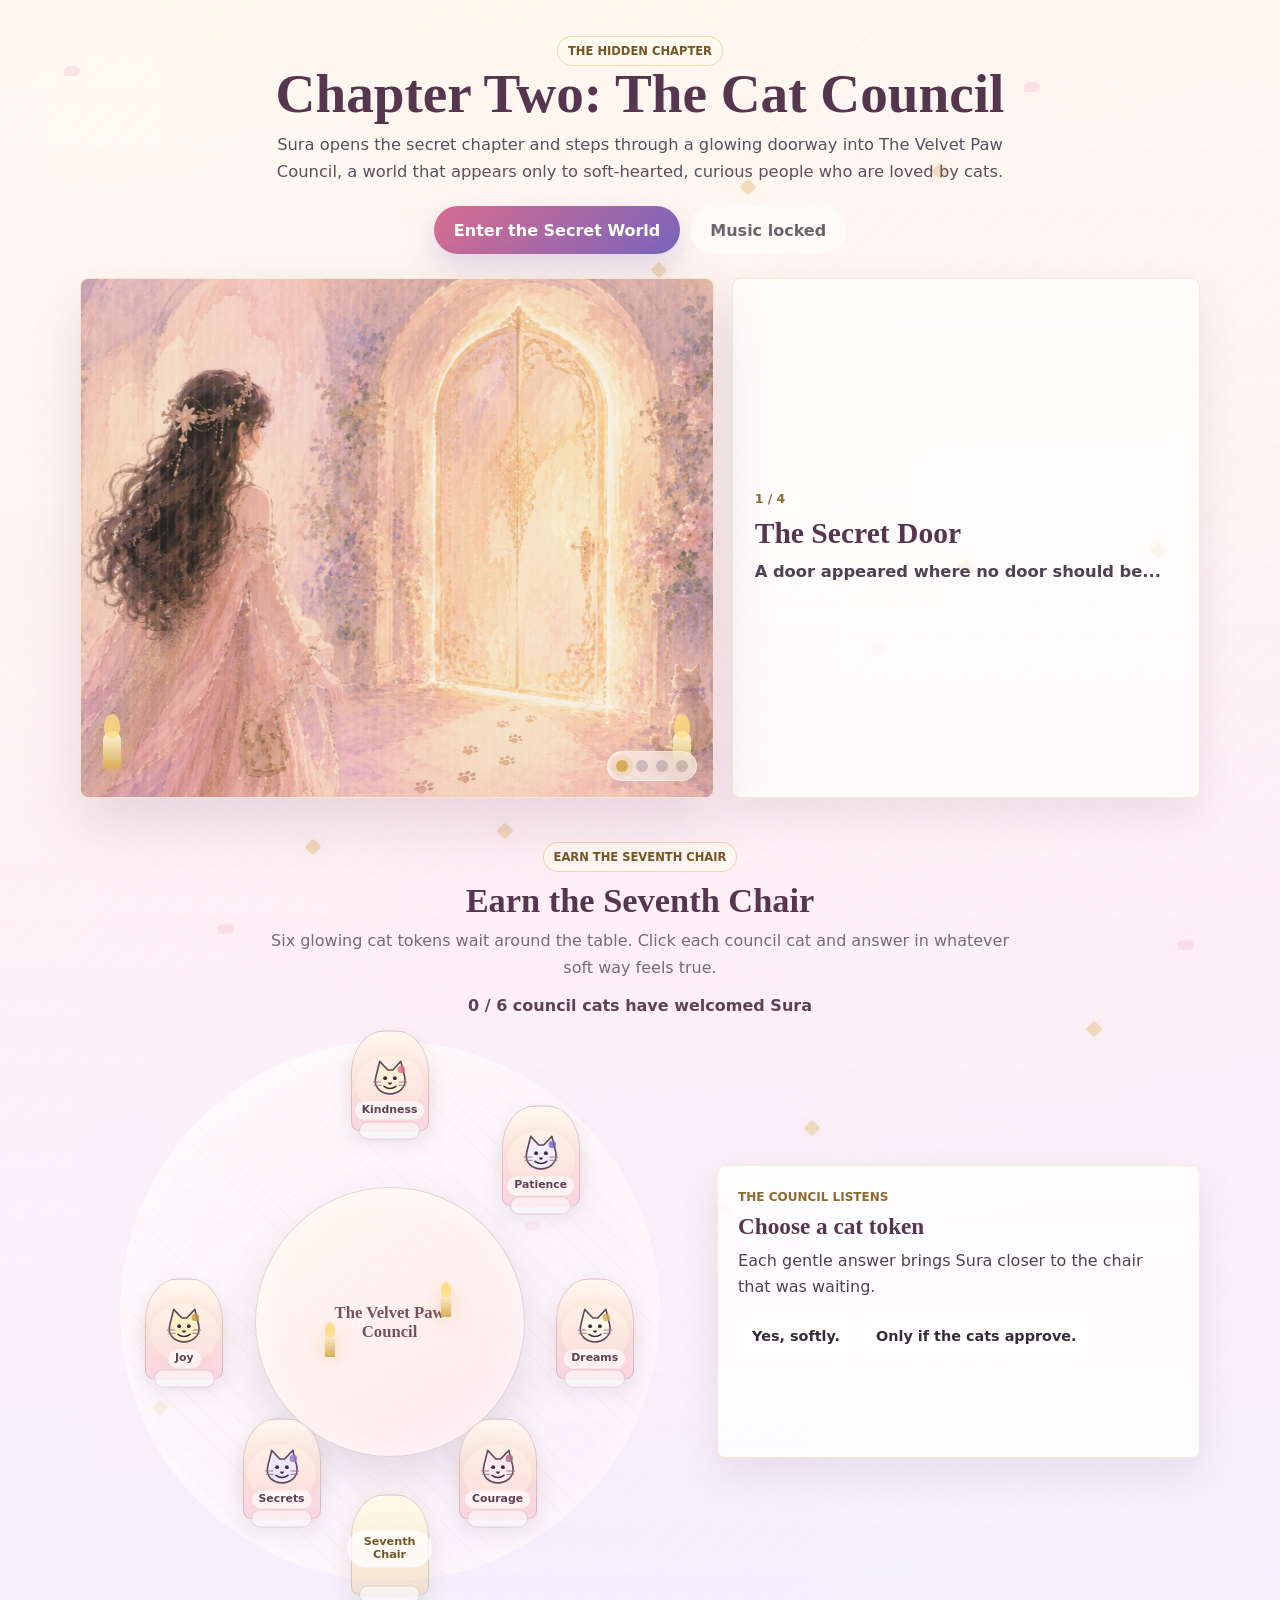
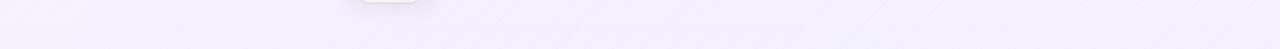
==== commit 8e3de34d: "added chapter two" ====
--- a/chapter-two.preview.html
+++ b/chapter-two.preview.html
@@ -4,15 +4,15 @@
   <meta charset="utf-8">
   <meta name="viewport" content="width=device-width, initial-scale=1">
   <title>Chapter Two Preview</title>
-  <link rel="stylesheet" href="style.css?v=20260611-cat-council">
+  <link rel="stylesheet" href="style.css?v=20260612-direct">
 </head>
 <body>
   <main>
     <section class="content-band chapter-two-section" id="chapterTwo" aria-labelledby="chapterTwoTitle"></section>
   </main>
-  <script src="chapter-two.config.js?v=20260611-cat-council"></script>
-  <script src="chapter-two.data.js?v=20260611-cat-council"></script>
-  <script src="chapter-two.js?v=20260611-cat-council"></script>
+  <script src="chapter-two.config.js?v=20260612-direct"></script>
+  <script src="chapter-two.data.js?v=20260612-direct"></script>
+  <script src="chapter-two.js?v=20260612-direct"></script>
   <script>
     window.ChapterTwo.mount("#chapterTwo");
   </script>
--- a/style.css
+++ b/style.css
@@ -2116,3 +2116,37 @@
     transform: translate(-50%, -50%) !important;
   }
 }
+/* Direct Chapter Two mode fix */
+#chapterTwo .reveal {
+  opacity: 1 !important;
+  transform: none !important;
+}
+
+#chapterTwo {
+  min-height: 100vh;
+  padding-top: 36px;
+}
+
+#chapterTwo .chapter-two-shell {
+  display: block;
+}
+
+#chapterTwo .story-frame {
+  min-height: 520px;
+}
+
+#chapterTwo .story-panel {
+  position: absolute !important;
+  inset: 0 !important;
+  opacity: 0;
+}
+
+#chapterTwo .story-panel.is-active {
+  opacity: 1 !important;
+}
+
+#chapterTwo .story-panel img {
+  width: 100%;
+  height: 100%;
+  object-fit: cover;
+}
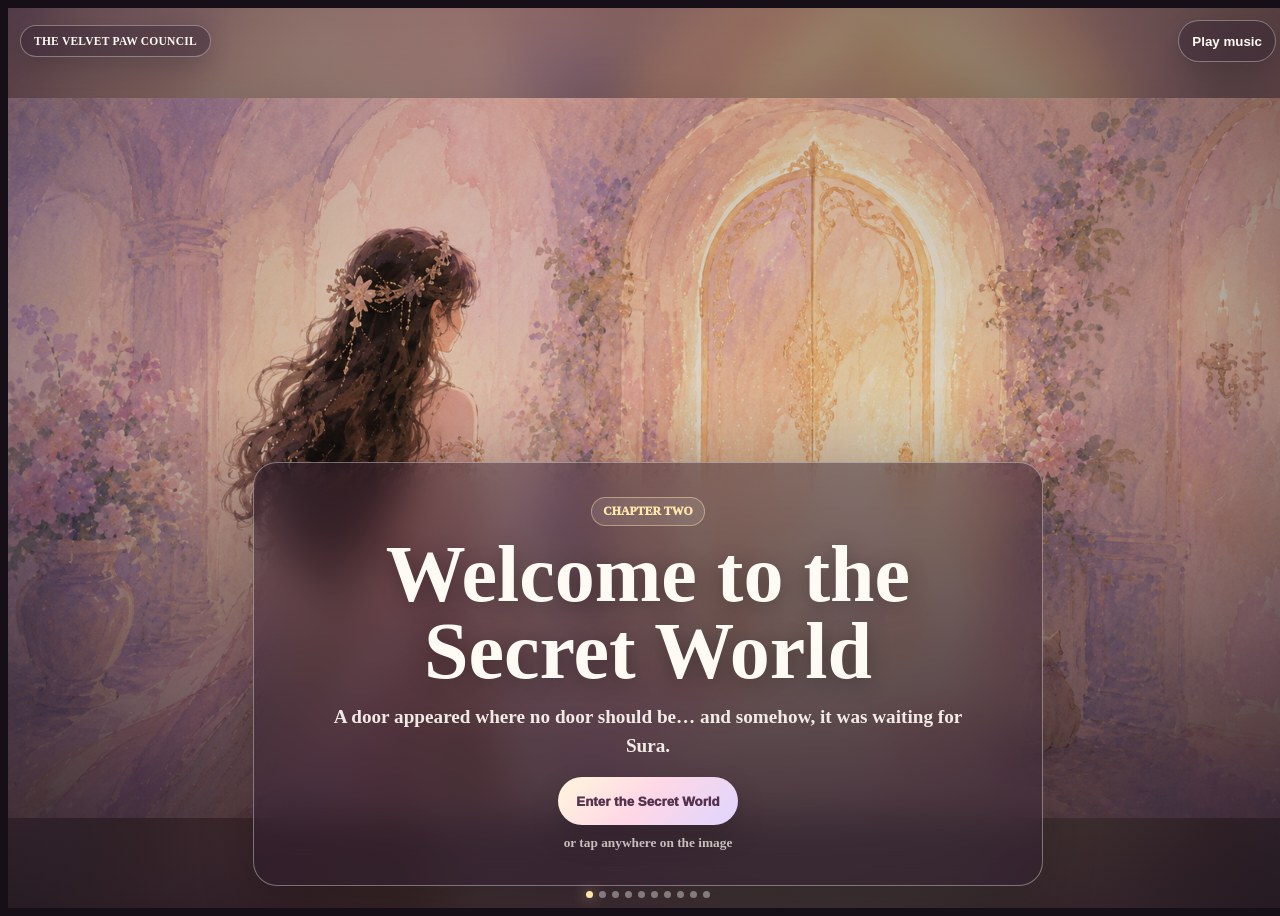
==== commit ee7710f6: "make chapter two fullscreen interactive" ====
--- a/chapter-two.preview.html
+++ b/chapter-two.preview.html
@@ -4,15 +4,15 @@
   <meta charset="utf-8">
   <meta name="viewport" content="width=device-width, initial-scale=1">
   <title>Chapter Two Preview</title>
-  <link rel="stylesheet" href="style.css?v=20260612-direct">
+  <link rel="stylesheet" href="style.css?v=20260612-immersive">
 </head>
 <body>
   <main>
     <section class="content-band chapter-two-section" id="chapterTwo" aria-labelledby="chapterTwoTitle"></section>
   </main>
-  <script src="chapter-two.config.js?v=20260612-direct"></script>
-  <script src="chapter-two.data.js?v=20260612-direct"></script>
-  <script src="chapter-two.js?v=20260612-direct"></script>
+  <script src="chapter-two.config.js?v=20260612-immersive"></script>
+  <script src="chapter-two.data.js?v=20260612-immersive"></script>
+  <script src="chapter-two.js?v=20260612-immersive"></script>
   <script>
     window.ChapterTwo.mount("#chapterTwo");
   </script>
--- a/style.css
+++ b/style.css
@@ -1,2152 +1,442 @@
-:root {
-  --blush: #f6b7c8;
-  --blush-deep: #d96d8f;
-  --lavender: #c9b8ff;
-  --lavender-deep: #7864bc;
-  --cream: #fff7e8;
-  --white: #ffffff;
-  --gold: #d7ad55;
-  --mint: #c7ded0;
-  --ink: #352c38;
-  --muted: #766b79;
-  --line: rgba(126, 92, 113, 0.18);
-  --glass: rgba(255, 255, 255, 0.68);
-  --shadow: 0 18px 48px rgba(93, 63, 78, 0.17);
-  --radius: 8px;
-  --serif: Georgia, "Times New Roman", serif;
-  --sans: "Avenir Next", "Segoe UI", system-ui, -apple-system, BlinkMacSystemFont, sans-serif;
-}
-
-* {
-  box-sizing: border-box;
-}
-
-html {
+/* Immersive full-screen Chapter Two for iPhone + GitHub Pages */
+body.chapter-two-fullscreen {
+  overflow: hidden;
+  background: #160f18;
+}
+
+body.chapter-two-fullscreen #app {
+  width: 100vw;
+  height: 100vh;
+  height: 100svh;
+  height: 100dvh;
+}
+
+#chapterTwo.chapter-two-section,
+#chapterTwo {
+  width: 100vw !important;
+  height: 100vh !important;
+  height: 100svh !important;
+  height: 100dvh !important;
+  min-height: 100vh !important;
+  min-height: 100svh !important;
+  min-height: 100dvh !important;
+  padding: 0 !important;
+  margin: 0 !important;
+  overflow: hidden !important;
+  background: #160f18 !important;
+}
+
+.chapter-two-immersive {
+  position: relative;
+  width: 100%;
+  height: 100%;
   min-height: 100%;
-  scroll-behavior: smooth;
-}
-
-body {
-  min-height: 100vh;
-  min-height: 100svh;
-  margin: 0;
-  color: var(--ink);
-  font-family: var(--sans);
+  overflow: hidden;
+  isolation: isolate;
+  color: #fffaf3;
+  background: #160f18;
+  touch-action: manipulation;
+}
+
+.chapter-two-bg-img {
+  position: absolute;
+  inset: -28px;
+  z-index: 0;
+  width: calc(100% + 56px);
+  height: calc(100% + 56px);
+  object-fit: cover;
+  filter: blur(22px) saturate(1.05) brightness(0.78);
+  transform: scale(1.06);
+}
+
+.chapter-two-immersive::after {
+  content: "";
+  position: absolute;
+  inset: 0;
+  z-index: 2;
+  pointer-events: none;
   background:
-    radial-gradient(circle at 12% 18%, rgba(255, 255, 255, 0.88) 0 14%, transparent 15%),
-    linear-gradient(145deg, #fff9f0 0%, #fff1f6 42%, #f0ecff 100%);
-  overflow-x: hidden;
-  -webkit-font-smoothing: antialiased;
-  -webkit-tap-highlight-color: transparent;
-}
-
-button,
-input {
-  font: inherit;
-}
-
-button {
-  cursor: pointer;
-}
-
-button:focus-visible,
-input:focus-visible {
-  outline: 3px solid rgba(215, 173, 85, 0.58);
-  outline-offset: 3px;
-}
-
-.tap-target {
-  min-height: 48px;
-  touch-action: manipulation;
-}
-
-.ambient-layer,
-.confetti-layer {
-  position: fixed;
+    radial-gradient(circle at 50% 42%, transparent 0 38%, rgba(22, 15, 24, 0.16) 67%, rgba(22, 15, 24, 0.56) 100%),
+    linear-gradient(180deg, rgba(20, 12, 22, 0.22), rgba(20, 12, 22, 0.14) 42%, rgba(20, 12, 22, 0.72));
+}
+
+.chapter-two-image-stage {
+  position: absolute;
   inset: 0;
-  pointer-events: none;
-  overflow: hidden;
-}
-
-.ambient-layer {
-  z-index: 0;
-}
-
-.confetti-layer {
-  z-index: 20;
-}
-
-.float-shape {
-  position: absolute;
-  display: grid;
-  width: 34px;
-  height: 34px;
-  place-items: center;
-  color: rgba(217, 109, 143, 0.44);
-  font-size: 1.25rem;
-  animation: floatAround 11s ease-in-out infinite;
-  filter: drop-shadow(0 8px 14px rgba(93, 63, 78, 0.13));
-}
-
-.float-shape.star {
-  color: rgba(215, 173, 85, 0.52);
-}
-
-.float-shape.heart {
-  color: rgba(120, 100, 188, 0.35);
-  font-size: 1.55rem;
-}
-
-.p1 { left: 9%; top: 13%; animation-delay: -1s; }
-.p2 { right: 10%; top: 12%; animation-delay: -3s; }
-.p3 { left: 73%; top: 36%; animation-delay: -5s; }
-.p4 { left: 12%; bottom: 20%; animation-delay: -7s; }
-.p5 { right: 12%; bottom: 24%; animation-delay: -2s; }
-.p6 { left: 43%; bottom: 10%; animation-delay: -8s; }
-
-#app {
-  position: relative;
   z-index: 1;
-}
-
-.screen {
-  display: none;
-  min-height: 100vh;
-  min-height: 100svh;
-  padding:
-    calc(24px + env(safe-area-inset-top))
-    18px
-    calc(28px + env(safe-area-inset-bottom));
-}
-
-.screen.is-active {
   display: grid;
   place-items: center;
-  animation: screenIn 420ms ease both;
-}
-
-.game-screen.is-active {
-  align-items: start;
-}
-
-.screen-inner {
-  width: min(100%, 760px);
-}
-
-.screen-inner.compact {
-  max-width: 520px;
-}
-
-.screen-inner.wide {
-  max-width: 930px;
-}
-
-.mini-badge {
-  display: inline-flex;
+  pointer-events: none;
+}
+
+.chapter-two-image-fit {
+  position: relative;
+  width: min(100vw, calc(100dvh * 16 / 9));
+  height: min(100dvh, calc(100vw * 9 / 16));
+  max-width: 100vw;
+  max-height: 100dvh;
+  overflow: hidden;
+  box-shadow: 0 24px 90px rgba(0, 0, 0, 0.28);
+}
+
+.chapter-two-main-img {
+  position: absolute;
+  inset: 0;
+  width: 100%;
+  height: 100%;
+  object-fit: cover;
+  animation: chapterSoftZoom 13s ease-in-out alternate infinite;
+}
+
+.chapter-tap-zone {
+  position: absolute;
+  inset: 0;
+  z-index: 3;
+  border: 0;
+  padding: 0;
+  background: transparent;
+  cursor: pointer;
+}
+
+.chapter-two-topbar {
+  position: absolute;
+  top: max(12px, env(safe-area-inset-top));
+  right: max(12px, env(safe-area-inset-right));
+  left: max(12px, env(safe-area-inset-left));
+  z-index: 8;
+  display: flex;
   align-items: center;
-  min-height: 30px;
-  padding: 5px 10px;
-  border: 1px solid rgba(215, 173, 85, 0.42);
+  justify-content: space-between;
+  gap: 10px;
+  pointer-events: none;
+}
+
+.chapter-mini-label,
+.chapter-music-button {
+  border: 1px solid rgba(255, 255, 255, 0.34);
   border-radius: 999px;
-  color: #765626;
-  background: rgba(255, 251, 240, 0.68);
+  color: #fffaf3;
+  background: rgba(44, 28, 45, 0.38);
+  box-shadow: 0 10px 26px rgba(0, 0, 0, 0.16);
+  -webkit-backdrop-filter: blur(14px);
+  backdrop-filter: blur(14px);
+}
+
+.chapter-mini-label {
+  padding: 9px 13px;
   font-size: 0.72rem;
-  font-weight: 800;
-  letter-spacing: 0;
+  font-weight: 900;
+  letter-spacing: 0.02em;
   text-transform: uppercase;
 }
 
-h1,
-h2,
-h3,
-p {
-  margin-top: 0;
-}
-
-h1,
-h2 {
-  font-family: var(--serif);
-  letter-spacing: 0;
-}
-
-h1 {
-  margin-bottom: 12px;
-  font-size: clamp(2.55rem, 14vw, 5.3rem);
-  line-height: 0.95;
-}
-
-h2 {
-  margin-bottom: 10px;
-  font-size: clamp(2rem, 8.5vw, 3.45rem);
-  line-height: 1.02;
-}
-
-h3 {
-  margin-bottom: 8px;
-  font-size: 1rem;
-}
-
-p {
-  color: var(--muted);
-  line-height: 1.65;
-}
-
-.subtitle {
-  max-width: 28rem;
-  margin-bottom: 26px;
-  color: #6e5366;
-  font-size: 1.03rem;
-}
-
-.glass-panel {
-  border: 1px solid var(--line);
-  border-radius: var(--radius);
-  background: var(--glass);
-  box-shadow: var(--shadow);
+.chapter-music-button {
+  min-height: 42px;
+  padding: 9px 13px;
+  font-weight: 900;
+  pointer-events: auto;
+}
+
+.chapter-overlay {
+  position: absolute;
+  right: max(18px, env(safe-area-inset-right));
+  bottom: max(22px, env(safe-area-inset-bottom));
+  left: max(18px, env(safe-area-inset-left));
+  z-index: 7;
+  display: flex;
+  justify-content: center;
+  pointer-events: none;
+}
+
+.chapter-overlay.is-center {
+  top: 50%;
+  bottom: auto;
+  transform: translateY(-50%);
+}
+
+.chapter-overlay.is-small {
+  top: max(68px, calc(env(safe-area-inset-top) + 58px));
+  bottom: auto;
+  justify-content: flex-start;
+}
+
+.chapter-glass-card,
+.chapter-small-card,
+.cat-question-bubble {
+  border: 1px solid rgba(255, 255, 255, 0.36);
+  border-radius: 24px;
+  background: rgba(47, 29, 48, 0.44);
+  box-shadow: 0 18px 55px rgba(0, 0, 0, 0.2);
   -webkit-backdrop-filter: blur(18px);
   backdrop-filter: blur(18px);
 }
 
-.lock-card {
-  display: grid;
-  gap: 14px;
-  padding: 20px;
-}
-
-.return-game-shell {
-  position: relative;
-  margin-top: 16px;
-  border: 1px solid rgba(255, 255, 255, 0.68);
-  border-radius: var(--radius);
-  padding: 16px 14px 18px;
-  background:
-    linear-gradient(135deg, rgba(255, 255, 255, 0.7), rgba(255, 241, 247, 0.72)),
-    linear-gradient(145deg, rgba(246, 183, 200, 0.3), rgba(201, 184, 255, 0.26));
-  box-shadow: 0 14px 34px rgba(93, 63, 78, 0.12);
+.chapter-glass-card {
+  width: min(100%, 720px);
+  padding: clamp(18px, 4vw, 34px);
   text-align: center;
-  overflow: hidden;
-  -webkit-backdrop-filter: blur(16px);
-  backdrop-filter: blur(16px);
-}
-
-.return-game-hint {
-  position: relative;
-  z-index: 1;
-  margin: 0;
-  color: #674e62;
-  font-size: 0.9rem;
-  font-weight: 800;
-  line-height: 1.42;
-}
-
-.return-decoration {
-  position: absolute;
-  display: grid;
-  width: 34px;
-  height: 34px;
-  place-items: center;
-  color: rgba(217, 109, 143, 0.56);
-  font-size: 1.05rem;
-  filter: drop-shadow(0 8px 12px rgba(93, 63, 78, 0.12));
-  animation: ctaFloat 4.6s ease-in-out infinite;
-}
-
-.return-paw {
-  left: 14px;
-  top: 10px;
-}
-
-.return-star {
-  right: 16px;
-  bottom: 13px;
-  color: rgba(215, 173, 85, 0.66);
-  animation-delay: -1.6s;
-}
-
-.return-game-card {
-  position: relative;
-  z-index: 1;
-  display: grid;
-  gap: 12px;
-}
-
-.return-game-card[hidden] {
-  display: none;
-}
-
-.return-game-card h2 {
-  margin: 0;
-  color: #58314e;
-  font-size: clamp(1.55rem, 7vw, 2.15rem);
-  line-height: 1.05;
-}
-
-.return-game-card p {
-  margin-bottom: 0;
-}
-
-.return-primary-button {
-  position: relative;
-  z-index: 1;
-  width: min(100%, 360px);
-  min-height: 58px;
-  border: 1px solid rgba(255, 255, 255, 0.78);
+  pointer-events: auto;
+}
+
+.chapter-kicker {
+  display: inline-flex;
+  margin-bottom: 10px;
+  border: 1px solid rgba(255, 230, 170, 0.44);
   border-radius: 999px;
-  padding: 14px 18px;
-  color: #55324e;
-  background:
-    linear-gradient(135deg, rgba(255, 250, 236, 0.96), rgba(255, 226, 239, 0.95) 45%, rgba(232, 224, 255, 0.96)),
-    linear-gradient(135deg, var(--blush), var(--lavender));
-  box-shadow:
-    0 14px 30px rgba(120, 100, 188, 0.18),
-    inset 0 1px 0 rgba(255, 255, 255, 0.84);
-  font-weight: 950;
-  transition: transform 180ms ease, box-shadow 180ms ease, filter 180ms ease;
-}
-
-.return-primary-button:hover {
-  filter: brightness(1.02);
-  box-shadow:
-    0 16px 34px rgba(120, 100, 188, 0.22),
-    inset 0 1px 0 rgba(255, 255, 255, 0.88);
-}
-
-.soft-copy {
-  margin-bottom: 2px;
-  color: #604a59;
-  font-weight: 650;
-}
-
-label {
-  color: var(--ink);
-  font-size: 0.9rem;
-  font-weight: 800;
-}
-
-input {
-  width: 100%;
-  min-height: 54px;
-  border: 1px solid rgba(126, 92, 113, 0.23);
-  border-radius: var(--radius);
-  padding: 0 15px;
-  color: var(--ink);
-  background: rgba(255, 255, 255, 0.8);
-}
-
-input::placeholder {
-  color: rgba(53, 44, 56, 0.42);
-}
-
-.form-message {
-  min-height: 24px;
-  margin: 0;
-  color: var(--blush-deep);
-  font-size: 0.92rem;
-  font-weight: 750;
-}
-
-.primary-button,
-.secondary-button {
-  border: 0;
-  border-radius: 999px;
-  padding: 13px 20px;
-  font-weight: 850;
-  transition: transform 180ms ease, box-shadow 180ms ease, filter 180ms ease;
-}
-
-.primary-button {
-  color: #fffdf7;
-  background: linear-gradient(135deg, var(--blush-deep), var(--lavender-deep));
-  box-shadow: 0 12px 28px rgba(120, 100, 188, 0.22);
-}
-
-.secondary-button {
-  color: var(--ink);
-  background: rgba(255, 255, 255, 0.78);
-}
-
-.primary-button:active,
-.secondary-button:active,
-.music-button:active,
-.return-primary-button:active,
-.return-choice-button:active,
-.return-floating-paw:active,
-.cat-card-button:active,
-.gift-box:active {
-  transform: scale(0.97);
-}
-
-.music-button {
-  position: fixed;
-  right: max(14px, env(safe-area-inset-right));
-  bottom: calc(14px + env(safe-area-inset-bottom));
-  z-index: 12;
-  border: 1px solid rgba(215, 173, 85, 0.38);
-  border-radius: 999px;
-  padding: 11px 15px;
-  color: #4f3b4d;
-  background: rgba(255, 255, 255, 0.78);
-  box-shadow: 0 12px 32px rgba(93, 63, 78, 0.16);
-  -webkit-backdrop-filter: blur(16px);
-  backdrop-filter: blur(16px);
-  font-size: 0.9rem;
-  font-weight: 850;
-}
-
-.section-heading {
-  max-width: 720px;
-  margin: 0 auto 24px;
-  text-align: center;
-}
-
-.section-heading p {
-  margin-bottom: 0;
-}
-
-.return-trial {
-  display: grid;
-  gap: 12px;
-  margin-top: 4px;
-  animation: riseIn 320ms ease both;
-}
-
-.return-trial[hidden],
-.return-verdict[hidden],
-.return-paw-instruction[hidden],
-.return-paw-progress[hidden],
-.return-paw-field[hidden],
-.return-final[hidden] {
-  display: none;
-}
-
-.return-question {
-  color: #4f3b4d;
-  font-weight: 900;
-}
-
-.return-game-name {
-  display: inline-grid;
-  width: fit-content;
-  min-height: 34px;
-  margin: 0 auto;
-  place-items: center;
-  border: 1px solid rgba(215, 173, 85, 0.32);
-  border-radius: 999px;
-  padding: 5px 12px;
-  color: #765626;
-  background: rgba(255, 251, 240, 0.74);
+  padding: 6px 11px;
+  color: #ffe6a9;
+  background: rgba(255, 255, 255, 0.1);
   font-size: 0.74rem;
   font-weight: 950;
   text-transform: uppercase;
 }
 
-.return-choice-grid {
+.chapter-glass-card h1 {
+  margin: 0 0 12px;
+  color: #fffaf3;
+  font-family: Georgia, "Times New Roman", serif;
+  font-size: clamp(2.15rem, 8vw, 5rem);
+  line-height: 0.96;
+  text-shadow: 0 4px 22px rgba(0, 0, 0, 0.32);
+}
+
+.chapter-glass-card p {
+  max-width: 42rem;
+  margin: 0 auto 16px;
+  color: rgba(255, 250, 243, 0.92);
+  font-size: clamp(0.96rem, 2.7vw, 1.2rem);
+  font-weight: 750;
+  line-height: 1.55;
+}
+
+.chapter-glass-card small {
+  display: block;
+  margin-top: 10px;
+  color: rgba(255, 250, 243, 0.72);
+  font-weight: 800;
+}
+
+.chapter-main-button,
+.cat-answer-row button,
+.cat-next-button {
+  min-height: 48px;
+  border: 0;
+  border-radius: 999px;
+  padding: 12px 18px;
+  color: #55324e;
+  background: linear-gradient(135deg, #fff7dc, #ffd7e6 48%, #ded5ff);
+  box-shadow: 0 12px 30px rgba(0, 0, 0, 0.18);
+  font-weight: 950;
+}
+
+.chapter-main-button:active,
+.cat-answer-row button:active,
+.cat-next-button:active,
+.chapter-music-button:active {
+  transform: scale(0.97);
+}
+
+.chapter-small-card {
+  width: fit-content;
+  max-width: min(520px, 92vw);
+  padding: 11px 14px;
+  pointer-events: none;
+}
+
+.chapter-small-card span {
+  display: block;
+  color: #ffe6a9;
+  font-size: 0.74rem;
+  font-weight: 950;
+  text-transform: uppercase;
+}
+
+.chapter-small-card strong {
+  display: block;
+  color: #fffaf3;
+  font-size: 1rem;
+}
+
+.cat-marker {
+  position: absolute;
+  z-index: 6;
+  width: clamp(34px, 5vw, 54px);
+  height: clamp(34px, 5vw, 54px);
+  border: 2px solid rgba(255, 238, 174, 0.9);
+  border-radius: 50%;
+  background: rgba(255, 214, 232, 0.32);
+  box-shadow:
+    0 0 0 9px rgba(255, 230, 170, 0.16),
+    0 0 30px rgba(255, 230, 170, 0.72);
+  transform: translate(-50%, -50%);
+  pointer-events: none;
+  animation: catMarkerPulse 1.55s ease-in-out infinite;
+}
+
+.cat-question-bubble {
+  position: absolute;
+  z-index: 7;
+  width: min(360px, 42vw);
+  padding: 14px;
+  color: #fffaf3;
+  transform: translate(-50%, -12%);
+  pointer-events: auto;
+}
+
+.cat-speaker {
+  display: inline-flex;
+  margin-bottom: 8px;
+  border-radius: 999px;
+  padding: 5px 10px;
+  color: #ffe6a9;
+  background: rgba(255, 255, 255, 0.12);
+  font-size: 0.72rem;
+  font-weight: 950;
+  text-transform: uppercase;
+}
+
+.cat-question-bubble p {
+  margin: 0 0 12px;
+  color: rgba(255, 250, 243, 0.94);
+  font-size: 0.98rem;
+  font-weight: 850;
+  line-height: 1.42;
+}
+
+.cat-answer-row {
   display: grid;
-  gap: 9px;
-}
-
-.return-choice-button {
+  grid-template-columns: 1fr 1fr;
+  gap: 8px;
+}
+
+.cat-next-button {
   width: 100%;
-  min-height: 52px;
-  border: 1px solid rgba(215, 173, 85, 0.28);
-  border-radius: var(--radius);
-  padding: 11px 12px;
-  color: #4f3b4d;
-  background: rgba(255, 255, 255, 0.72);
-  box-shadow: 0 10px 22px rgba(93, 63, 78, 0.09);
-  font-weight: 850;
-  line-height: 1.22;
-  transition: transform 180ms ease, background 180ms ease, border-color 180ms ease, box-shadow 180ms ease;
-}
-
-.return-choice-button.is-selected {
-  border-color: rgba(217, 109, 143, 0.46);
-  background: linear-gradient(135deg, rgba(255, 232, 241, 0.9), rgba(237, 231, 255, 0.92));
-  box-shadow: 0 12px 28px rgba(120, 100, 188, 0.15);
-}
-
-.return-choice-button:disabled {
-  cursor: default;
-  opacity: 0.82;
-}
-
-.return-verdict {
-  border: 1px solid rgba(217, 109, 143, 0.2);
-  border-radius: var(--radius);
-  padding: 12px;
-  color: #52374b;
-  background: rgba(255, 255, 255, 0.7);
-  font-weight: 850;
-  animation: riseIn 320ms ease both;
-}
-
-.return-paw-instruction,
-.return-paw-progress {
-  color: #6d5266;
-  font-size: 0.92rem;
-  font-weight: 850;
-  line-height: 1.4;
-}
-
-.return-paw-progress {
-  display: inline-grid;
-  width: fit-content;
-  min-height: 34px;
-  margin: 0 auto;
-  place-items: center;
-  border: 1px solid rgba(215, 173, 85, 0.3);
-  border-radius: 999px;
-  padding: 5px 12px;
-  color: #765626;
-  background: rgba(255, 251, 240, 0.72);
-}
-
-.return-paw-field {
-  position: relative;
-  height: 184px;
-  border: 1px solid rgba(126, 92, 113, 0.14);
-  border-radius: var(--radius);
-  background:
-    radial-gradient(circle at 14% 18%, rgba(255, 255, 255, 0.74) 0 16%, transparent 17%),
-    linear-gradient(145deg, rgba(255, 250, 236, 0.72), rgba(255, 233, 243, 0.62), rgba(235, 229, 255, 0.58));
-  overflow: hidden;
-}
-
-.return-floating-paw {
-  position: absolute;
-  display: grid;
-  width: 54px;
-  height: 54px;
-  place-items: center;
-  border: 1px solid rgba(255, 255, 255, 0.78);
+}
+
+.chapter-progress-dots {
+  position: absolute;
+  right: 0;
+  bottom: max(10px, env(safe-area-inset-bottom));
+  left: 0;
+  z-index: 8;
+  display: flex;
+  justify-content: center;
+  gap: 6px;
+  pointer-events: none;
+}
+
+.chapter-progress-dots span {
+  width: 7px;
+  height: 7px;
   border-radius: 50%;
-  color: #8f4c74;
-  background: rgba(255, 255, 255, 0.66);
-  box-shadow: 0 12px 24px rgba(93, 63, 78, 0.14);
-  font-size: 1.45rem;
-  animation: pawBob 3.8s ease-in-out infinite;
-  -webkit-backdrop-filter: blur(12px);
-  backdrop-filter: blur(12px);
-}
-
-.return-floating-paw::after {
-  position: absolute;
-  inset: -7px;
-  border-radius: inherit;
-  border: 1px solid rgba(215, 173, 85, 0.24);
-  content: "";
-}
-
-.return-floating-paw.is-collected {
-  pointer-events: none;
-  border-color: transparent;
-  color: transparent;
-  background: transparent;
-  box-shadow: none;
-  transform: scale(1.34) rotate(12deg);
-  transition: color 120ms ease, background 120ms ease, border-color 120ms ease, box-shadow 120ms ease, transform 220ms ease;
-}
-
-.return-floating-paw.is-collected::before {
-  position: absolute;
-  color: var(--gold);
-  content: "\2726";
-  filter: drop-shadow(0 0 10px rgba(215, 173, 85, 0.5));
-  font-size: 1.65rem;
-  animation: pawSparkle 520ms ease forwards;
-}
-
-.return-floating-paw.is-collected::after {
-  border-color: rgba(215, 173, 85, 0.08);
-  box-shadow: 0 0 0 12px rgba(215, 173, 85, 0.08);
-  animation: pawSparkleRing 520ms ease forwards;
-}
-
-.paw-1 { left: 10%; top: 18%; animation-delay: -0.4s; }
-.paw-2 { right: 12%; top: 12%; animation-delay: -1.4s; }
-.paw-3 { left: 42%; top: 36%; animation-delay: -2.1s; }
-.paw-4 { left: 17%; bottom: 12%; animation-delay: -2.8s; }
-.paw-5 { right: 18%; bottom: 15%; animation-delay: -0.9s; }
-
-.return-final {
-  display: grid;
-  gap: 12px;
-  border: 1px solid rgba(215, 173, 85, 0.24);
-  border-radius: var(--radius);
-  padding: 14px;
-  background: rgba(255, 255, 255, 0.68);
-  animation: riseIn 380ms ease both;
-}
-
-.return-final-message,
-.return-secret-wish {
-  color: var(--ink);
-  font-weight: 850;
-}
-
-.return-badge {
-  display: inline-grid;
-  width: fit-content;
-  max-width: 100%;
-  min-height: 42px;
-  margin: 0 auto;
-  place-items: center;
-  border: 1px solid rgba(215, 173, 85, 0.42);
-  border-radius: 999px;
-  padding: 8px 13px;
-  color: #6f501b;
-  background: linear-gradient(135deg, rgba(255, 245, 207, 0.94), rgba(255, 255, 255, 0.74));
-  box-shadow: 0 12px 24px rgba(215, 173, 85, 0.14);
-  font-size: 0.86rem;
-  font-weight: 950;
-  line-height: 1.2;
-  text-align: center;
-}
-
-.progress-wrap {
-  width: min(100%, 540px);
-  margin: 0 auto 22px;
-  color: var(--ink);
-  font-weight: 850;
-  text-align: center;
-}
-
-.progress-track {
-  height: 9px;
-  margin-top: 10px;
-  border: 1px solid rgba(215, 173, 85, 0.28);
-  border-radius: 999px;
-  background: rgba(255, 255, 255, 0.58);
-  overflow: hidden;
-}
-
-.progress-track span {
+  background: rgba(255, 255, 255, 0.38);
+}
+
+.chapter-progress-dots span.is-active {
+  background: #ffe6a9;
+  box-shadow: 0 0 14px rgba(255, 230, 169, 0.7);
+}
+
+.final-card strong {
   display: block;
-  width: 0;
-  height: 100%;
-  border-radius: inherit;
-  background: linear-gradient(90deg, var(--gold), var(--blush-deep));
-  transition: width 360ms ease;
-}
-
-.cat-grid {
-  display: grid;
-  grid-template-columns: repeat(3, minmax(0, 1fr));
-  gap: 12px;
-}
-
-.cat-card-button {
-  position: relative;
-  width: 100%;
-  min-height: 168px;
-  border: 0;
-  border-radius: var(--radius);
-  padding: 0;
-  background: transparent;
-  perspective: 900px;
-}
-
-.cat-card-inner {
-  position: absolute;
-  inset: 0;
-  border-radius: var(--radius);
-  transform-style: preserve-3d;
-  transition: transform 560ms cubic-bezier(0.2, 0.72, 0.2, 1);
-}
-
-.cat-card-button.is-open .cat-card-inner {
-  transform: rotateY(180deg);
-}
-
-.card-face {
-  position: absolute;
-  inset: 0;
-  display: grid;
-  place-items: center;
-  border: 1px solid var(--line);
-  border-radius: var(--radius);
-  padding: 12px;
-  background: rgba(255, 255, 255, 0.67);
-  box-shadow: 0 14px 28px rgba(93, 63, 78, 0.12);
-  -webkit-backdrop-filter: blur(14px);
-  backdrop-filter: blur(14px);
-  backface-visibility: hidden;
-}
-
-.card-front {
-  gap: 7px;
-}
-
-.card-front .cat-mini {
-  width: 66px;
-  height: 66px;
-}
-
-.card-front strong {
-  color: #65445b;
-  font-size: 0.88rem;
-}
-
-.card-back {
-  transform: rotateY(180deg);
-}
-
-.card-back > span {
-  width: 100%;
-}
-
-.card-back p {
-  margin: 0;
-  color: var(--ink);
-  font-size: clamp(0.82rem, 2.9vw, 0.98rem);
-  font-weight: 800;
-  line-height: 1.35;
-}
-
-.card-back .wish-mark {
-  display: inline-grid;
-  width: 34px;
-  height: 34px;
-  margin-bottom: 10px;
-  place-items: center;
-  border-radius: 50%;
-  color: #71511c;
-  background: rgba(255, 239, 190, 0.86);
-}
-
-.completion-note {
-  width: min(100%, 540px);
-  margin: 24px auto 0;
-  padding: 18px;
-  border-radius: var(--radius);
-  background: rgba(255, 255, 255, 0.72);
-  box-shadow: var(--shadow);
-  text-align: center;
-}
-
-.completion-note p {
-  margin-bottom: 14px;
-  color: var(--ink);
-  font-weight: 800;
-}
-
-.gift-box {
-  position: relative;
-  display: block;
-  width: min(62vw, 240px);
-  height: min(62vw, 240px);
-  margin: 10px auto 28px;
-  border: 0;
-  background: transparent;
-}
-
-.gift-body,
-.gift-lid,
-.gift-ribbon,
-.gift-glow {
-  position: absolute;
-  left: 50%;
-  transform: translateX(-50%);
-  border-radius: var(--radius);
-}
-
-.gift-body {
-  bottom: 18px;
-  width: 74%;
-  height: 58%;
-  background: linear-gradient(145deg, #f49ab4, #c9b8ff);
-  box-shadow: 0 20px 44px rgba(120, 100, 188, 0.24);
-}
-
-.gift-lid {
-  top: 46px;
-  z-index: 3;
-  width: 84%;
-  height: 24%;
-  background: linear-gradient(145deg, #d96d8f, #f7bfcc);
-  transform-origin: 22% 100%;
-  transition: transform 620ms cubic-bezier(0.18, 0.82, 0.25, 1.05);
-}
-
-.gift-ribbon {
-  z-index: 4;
-  background: linear-gradient(180deg, #fff3c6, var(--gold));
-}
-
-.gift-ribbon.vertical {
-  top: 46px;
-  bottom: 18px;
-  width: 15%;
-}
-
-.gift-ribbon.horizontal {
-  top: 107px;
-  width: 74%;
-  height: 15%;
-}
-
-.gift-glow {
-  top: 52px;
-  width: 72%;
-  height: 72%;
-  background: rgba(255, 232, 156, 0.32);
-  filter: blur(22px);
-  opacity: 0;
-  transition: opacity 380ms ease;
-}
-
-.gift-box.is-open .gift-lid {
-  transform: translateX(-58%) translateY(-44px) rotate(-16deg);
-}
-
-.gift-box.is-open .gift-glow {
-  opacity: 1;
-  animation: giftPulse 1.9s ease-in-out infinite;
-}
-
-.gift-message {
-  max-width: 540px;
-  margin: 0 auto;
-  padding: 20px;
-  text-align: center;
-  animation: riseIn 440ms ease both;
-}
-
-.gift-message p {
-  color: var(--ink);
-  font-weight: 800;
-}
-
-.main-content {
-  animation: screenIn 520ms ease both;
-}
-
-.content-band {
-  position: relative;
-  width: 100%;
-  padding: 68px 18px;
-}
-
-.hero-section {
-  display: grid;
-  min-height: 92vh;
-  min-height: 92svh;
-  grid-template-columns: minmax(0, 1fr);
-  align-items: center;
-  gap: 28px;
-  padding:
-    calc(30px + env(safe-area-inset-top))
-    18px
-    52px;
-}
-
-.hero-copy,
-.hero-art,
-.wish-list,
-.cat-showcase,
-.letter-card,
-.final-panel {
-  width: min(100%, 1080px);
-  margin-right: auto;
-  margin-left: auto;
-}
-
-.hero-copy p {
-  max-width: 36rem;
-  color: #644d61;
-  font-size: 1.08rem;
-}
-
-.hero-art {
-  display: grid;
-  min-height: 318px;
-  place-items: center;
-}
-
-.hero-art svg,
-.cat-illustration svg {
-  display: block;
-  width: 100%;
-  height: auto;
-}
-
-.hero-art svg {
-  max-width: 420px;
-}
-
-.wish-list {
-  display: grid;
-  gap: 12px;
-}
-
-.wish-card,
-.cat-profile,
-.letter-card,
-.final-panel {
-  border: 1px solid var(--line);
-  border-radius: var(--radius);
-  background: rgba(255, 255, 255, 0.62);
-  box-shadow: 0 14px 34px rgba(93, 63, 78, 0.11);
-  -webkit-backdrop-filter: blur(14px);
-  backdrop-filter: blur(14px);
-}
-
-.wish-card {
-  display: grid;
-  grid-template-columns: auto 1fr;
-  gap: 13px;
-  align-items: start;
-  padding: 16px;
-}
-
-.day-chip {
-  display: grid;
-  min-width: 58px;
-  min-height: 58px;
-  place-items: center;
-  border-radius: var(--radius);
-  color: #765626;
-  background: linear-gradient(145deg, rgba(255, 241, 194, 0.95), rgba(255, 255, 255, 0.72));
-  font-size: 0.79rem;
-  font-weight: 900;
-}
-
-.wish-card p {
-  margin: 4px 0 0;
-  color: var(--ink);
-  font-weight: 700;
-}
-
-.cat-showcase {
-  display: grid;
-  gap: 14px;
-}
-
-.uploaded-image-grid {
-  display: grid;
-  width: min(100%, 1080px);
-  margin-right: auto;
-  margin-left: auto;
-  gap: 14px;
-}
-
-.uploaded-image-card {
-  position: relative;
-  min-height: 260px;
-  border: 1px solid var(--line);
-  border-radius: var(--radius);
-  background: rgba(255, 255, 255, 0.62);
-  box-shadow: 0 14px 34px rgba(93, 63, 78, 0.11);
-  overflow: hidden;
-  -webkit-backdrop-filter: blur(14px);
-  backdrop-filter: blur(14px);
-}
-
-.uploaded-image-card img {
-  display: block;
-  width: 100%;
-  height: 100%;
-  min-height: 260px;
-  object-fit: cover;
-}
-
-.uploaded-image-card figcaption {
-  position: absolute;
-  right: 10px;
-  bottom: 10px;
-  left: 10px;
-  border: 1px solid rgba(255, 255, 255, 0.48);
-  border-radius: var(--radius);
-  padding: 9px 10px;
-  color: #4f3b4d;
-  background: rgba(255, 255, 255, 0.74);
-  -webkit-backdrop-filter: blur(12px);
-  backdrop-filter: blur(12px);
-  font-size: 0.86rem;
-  font-weight: 850;
-  line-height: 1.35;
-}
-
-.cat-profile {
-  display: grid;
-  grid-template-columns: 96px 1fr;
-  gap: 14px;
-  align-items: center;
-  padding: 14px;
-}
-
-.cat-illustration {
-  display: grid;
-  min-width: 96px;
-  min-height: 96px;
-  place-items: center;
-  border-radius: var(--radius);
-  background: rgba(255, 247, 232, 0.72);
-}
-
-.cat-profile h3 {
-  color: var(--ink);
-}
-
-.cat-profile p {
-  margin-bottom: 0;
-  font-size: 0.94rem;
-}
-
-.message-section {
-  padding-top: 36px;
-}
-
-.letter-card {
-  max-width: 760px;
-  padding: 24px 20px;
-  background:
-    linear-gradient(rgba(255, 255, 255, 0.7), rgba(255, 255, 255, 0.66)),
-    repeating-linear-gradient(0deg, transparent 0 31px, rgba(215, 173, 85, 0.11) 32px);
-}
-
-.letter-card h2 {
-  margin-bottom: 20px;
-  color: #59324d;
-}
-
-.letter-card p {
-  margin-bottom: 16px;
-  color: #4e4250;
-  font-size: 1rem;
-}
-
-.final-panel {
-  max-width: 760px;
-  padding: 26px 20px;
-  text-align: center;
-}
-
-.final-panel h2 {
-  color: #59324d;
-  font-size: clamp(1.9rem, 7.3vw, 3.1rem);
-}
-
-.chapter-two-section {
-  position: relative;
-  overflow: hidden;
-  background:
-    linear-gradient(180deg, rgba(255, 248, 236, 0.72), rgba(255, 238, 246, 0.78) 54%, rgba(243, 239, 255, 0.84)),
-    repeating-linear-gradient(135deg, rgba(255, 255, 255, 0.24) 0 18px, rgba(215, 173, 85, 0.08) 19px 20px);
-}
-
-.chapter-two-section::before {
-  content: "";
-  position: absolute;
-  inset: 0;
-  pointer-events: none;
-  background:
-    linear-gradient(90deg, rgba(255, 255, 255, 0.24), transparent 42%, rgba(255, 255, 255, 0.18)),
-    repeating-linear-gradient(0deg, transparent 0 31px, rgba(215, 173, 85, 0.06) 32px);
-  mix-blend-mode: soft-light;
-}
-
-.chapter-two-bg {
-  position: absolute;
-  inset: 0;
-  pointer-events: none;
-  overflow: hidden;
-}
-
-.chapter-floater {
-  position: absolute;
-  left: var(--float-left);
-  top: var(--float-top);
-  width: 12px;
-  height: 12px;
-  opacity: 0.58;
-  animation: chapterFloat 13s ease-in-out infinite;
-  animation-delay: var(--float-delay);
-}
-
-.chapter-floater.sparkle {
-  border-radius: 2px;
-  background: rgba(217, 173, 85, 0.62);
-  transform: rotate(45deg);
-  box-shadow: 0 0 18px rgba(217, 173, 85, 0.2);
-}
-
-.chapter-floater.petal {
-  width: 16px;
-  height: 10px;
-  border-radius: 999px 999px 999px 2px;
-  background: rgba(248, 184, 202, 0.58);
-  box-shadow: 0 0 18px rgba(248, 184, 202, 0.15);
-}
-
-.chapter-two-shell {
-  position: relative;
-  z-index: 1;
-  width: min(100%, 1120px);
-  margin: 0 auto;
-}
-
-.chapter-two-heading {
-  max-width: 760px;
-  margin: 0 auto 20px;
-  text-align: center;
-}
-
-.chapter-two-heading h2 {
-  color: #56364e;
-}
-
-.chapter-two-heading p {
-  margin-bottom: 0;
-  color: #604c5d;
-  font-size: 1.02rem;
-}
-
-.chapter-two-actions {
-  display: flex;
-  flex-wrap: wrap;
-  justify-content: center;
-  gap: 10px;
-  margin-bottom: 24px;
-}
-
-.chapter-enter-button.is-entered {
-  filter: saturate(1.05) brightness(1.04);
-  box-shadow: 0 0 0 5px rgba(255, 244, 203, 0.44), 0 16px 38px rgba(120, 100, 188, 0.24);
-}
-
-.chapter-music-toggle:disabled {
-  cursor: not-allowed;
-  opacity: 0.72;
-}
-
-.chapter-story {
-  display: grid;
-  grid-template-columns: minmax(0, 1fr);
-  gap: 18px;
-  align-items: stretch;
-  margin: 0 auto 44px;
-  --parallax-x: 0px;
-  --parallax-y: 0px;
-}
-
-.story-frame {
-  position: relative;
-  min-height: 330px;
-  border: 1px solid rgba(215, 173, 85, 0.24);
-  border-radius: var(--radius);
-  background: rgba(255, 255, 255, 0.56);
-  box-shadow: 0 24px 60px rgba(93, 63, 78, 0.16);
-  overflow: hidden;
-}
-
-.story-slides {
-  position: absolute;
-  inset: 0;
-  transform: translate3d(calc(var(--parallax-x) * -0.22), calc(var(--parallax-y) * -0.22), 0) scale(1.02);
-  transition: transform 220ms ease-out;
-}
-
-.story-panel {
-  position: absolute;
-  inset: 0;
-  margin: 0;
-  opacity: 0;
-  transition: opacity 1100ms ease;
-}
-
-.story-panel.is-active {
-  opacity: 1;
-}
-
-.story-panel img {
-  display: block;
-  width: 100%;
-  height: 100%;
-  object-fit: cover;
-  filter: saturate(0.92) contrast(0.96);
-}
-
-.story-panel.is-active img {
-  animation: chapterKenBurns 9.5s ease-in-out alternate infinite;
-}
-
-.story-panel.has-missing-image {
-  background:
-    linear-gradient(160deg, rgba(255, 248, 236, 0.88), rgba(255, 230, 241, 0.82) 47%, rgba(238, 232, 255, 0.9)),
-    repeating-linear-gradient(115deg, rgba(255, 255, 255, 0.22) 0 14px, rgba(215, 173, 85, 0.08) 15px 16px);
-}
-
-.story-panel.has-missing-image::before,
-.story-panel.has-missing-image::after {
-  content: "";
-  position: absolute;
-  pointer-events: none;
-}
-
-.story-panel.has-missing-image::before {
-  left: 50%;
-  bottom: 12%;
-  width: 36%;
-  aspect-ratio: 1;
-  border: 1px solid rgba(215, 173, 85, 0.26);
-  border-radius: 50%;
-  background: rgba(255, 255, 255, 0.28);
-  transform: translateX(-50%);
-  box-shadow: inset 0 0 30px rgba(255, 247, 232, 0.78), 0 0 50px rgba(215, 173, 85, 0.18);
-}
-
-.story-panel.has-missing-image::after {
-  left: 18%;
-  top: 19%;
-  width: 18%;
-  height: 42%;
-  border: 2px solid rgba(101, 68, 91, 0.22);
-  border-radius: 48% 48% 6px 6px;
-  background: rgba(255, 247, 232, 0.5);
-  box-shadow: 42vw 10vh 0 -18px rgba(255, 255, 255, 0.2);
-}
-
-.painted-wash {
-  position: absolute;
-  inset: 0;
-  pointer-events: none;
-  background:
-    linear-gradient(180deg, rgba(255, 255, 255, 0.1), rgba(53, 44, 56, 0.18)),
-    repeating-linear-gradient(90deg, rgba(255, 255, 255, 0.06) 0 2px, transparent 3px 9px);
-  mix-blend-mode: screen;
-}
-
-.chapter-candle {
-  position: absolute;
-  bottom: 28px;
-  width: 18px;
-  height: 38px;
-  border-radius: 999px 999px 6px 6px;
-  background: linear-gradient(180deg, #fff8de, #d9ad55);
-  box-shadow: 0 0 28px rgba(217, 173, 85, 0.54);
-  animation: candlePulse 2.4s ease-in-out infinite;
-}
-
-.chapter-candle::before {
-  content: "";
-  position: absolute;
-  left: 50%;
-  top: -17px;
-  width: 16px;
-  height: 24px;
-  border-radius: 70% 70% 55% 55%;
-  background: rgba(255, 221, 127, 0.78);
-  transform: translateX(-50%);
-  filter: blur(0.2px);
-}
-
-.chapter-candle.candle-one {
-  left: 22px;
-}
-
-.chapter-candle.candle-two {
-  right: 22px;
-  animation-delay: -0.8s;
-}
-
-.story-panel-nav {
-  position: absolute;
-  right: 16px;
-  bottom: 16px;
-  display: flex;
-  gap: 8px;
-  padding: 8px;
-  border: 1px solid rgba(255, 255, 255, 0.42);
-  border-radius: 999px;
-  background: rgba(255, 255, 255, 0.56);
-  -webkit-backdrop-filter: blur(12px);
-  backdrop-filter: blur(12px);
-}
-
-.story-panel-nav button {
-  width: 12px;
-  height: 12px;
-  border: 0;
-  border-radius: 50%;
-  padding: 0;
-  background: rgba(101, 68, 91, 0.25);
-}
-
-.story-panel-nav button[aria-selected="true"] {
-  background: #d9ad55;
-  box-shadow: 0 0 0 5px rgba(217, 173, 85, 0.18);
-}
-
-.story-copy {
-  display: grid;
-  align-content: center;
-  min-height: 240px;
-  border: 1px solid rgba(215, 173, 85, 0.22);
-  border-radius: var(--radius);
-  padding: 22px;
-  background:
-    linear-gradient(rgba(255, 255, 255, 0.76), rgba(255, 255, 255, 0.7)),
-    repeating-linear-gradient(0deg, transparent 0 31px, rgba(215, 173, 85, 0.09) 32px);
-  box-shadow: 0 18px 42px rgba(93, 63, 78, 0.11);
-}
-
-.story-count {
-  margin-bottom: 12px;
-  color: #8c6a2c;
-  font-size: 0.78rem;
-  font-weight: 900;
-  text-transform: uppercase;
-}
-
-.story-copy h3 {
-  margin-bottom: 10px;
-  color: #56364e;
-  font-family: var(--serif);
-  font-size: 1.85rem;
-  line-height: 1.05;
-}
-
-.story-copy p {
-  margin-bottom: 0;
-  color: #4f4250;
-  font-size: 1.02rem;
-  font-weight: 750;
-}
-
-.story-copy.is-revealed h3,
-.story-copy.is-revealed p,
-.story-copy.is-revealed .story-count {
-  animation: fairytaleTextIn 680ms ease both;
-}
-
-.story-copy.is-revealed p {
-  animation-delay: 90ms;
-}
-
-.council-game {
-  display: grid;
-  gap: 22px;
-}
-
-.council-game-copy {
-  max-width: 760px;
-  margin: 0 auto;
-  text-align: center;
-}
-
-.council-game-copy h3 {
-  margin: 10px 0;
-  color: #56364e;
-  font-family: var(--serif);
-  font-size: 2.15rem;
-  line-height: 1.05;
-}
-
-.council-game-copy p {
-  margin-bottom: 0;
-}
-
-.council-progress {
-  margin-top: 12px;
-  color: #5d4256;
-  font-weight: 850;
-}
-
-.council-layout {
-  display: grid;
-  gap: 18px;
-  align-items: center;
-}
-
-.council-table-stage {
-  position: relative;
-  width: min(100%, 540px);
-  aspect-ratio: 1;
-  margin: 0 auto;
-  border-radius: 50%;
-  background:
-    linear-gradient(145deg, rgba(255, 255, 255, 0.5), rgba(255, 240, 246, 0.38)),
-    repeating-linear-gradient(45deg, rgba(255, 255, 255, 0.16) 0 16px, rgba(215, 173, 85, 0.07) 17px 18px);
-  box-shadow: inset 0 0 42px rgba(255, 255, 255, 0.58);
-  --parallax-x: 0px;
-  --parallax-y: 0px;
-}
-
-.round-table {
-  position: absolute;
-  left: 50%;
-  top: 52%;
-  display: grid;
-  width: 50%;
-  aspect-ratio: 1;
-  place-items: center;
-  border: 1px solid rgba(116, 81, 104, 0.2);
-  border-radius: 50%;
-  padding: 16px;
-  color: #6b4d5f;
-  background:
-    linear-gradient(145deg, rgba(255, 248, 236, 0.92), rgba(255, 229, 239, 0.78)),
-    repeating-radial-gradient(circle at center, rgba(215, 173, 85, 0.08) 0 2px, transparent 3px 16px);
-  box-shadow: 0 18px 44px rgba(93, 63, 78, 0.14), inset 0 0 30px rgba(255, 255, 255, 0.72);
-  transform: translate(-50%, -50%) translate3d(calc(var(--parallax-x) * -0.12), calc(var(--parallax-y) * -0.12), 0);
-  transition: transform 220ms ease-out;
-  text-align: center;
-}
-
-.round-table span {
-  max-width: 10rem;
-  color: #745160;
-  font-family: var(--serif);
-  font-size: 1.04rem;
-  font-weight: 700;
-  line-height: 1.15;
-}
-
-.table-candle {
-  position: absolute;
-  left: 26%;
-  top: 54%;
-  width: 10px;
-  height: 24px;
-  border-radius: 999px 999px 4px 4px;
-  background: linear-gradient(#fff7dc, #d9ad55);
-  box-shadow: 0 0 22px rgba(217, 173, 85, 0.54);
-  animation: candlePulse 2.2s ease-in-out infinite;
-}
-
-.table-candle.second {
-  left: auto;
-  right: 27%;
-  top: 39%;
-  animation-delay: -0.7s;
-}
-
-.table-candle::before {
-  content: "";
-  position: absolute;
-  left: 50%;
-  top: -11px;
-  width: 10px;
-  height: 15px;
-  border-radius: 70% 70% 50% 50%;
-  background: rgba(255, 218, 115, 0.78);
-  transform: translateX(-50%);
-}
-
-.council-chair {
-  position: absolute;
-  left: var(--chair-x);
-  top: var(--chair-y);
-  display: grid;
-  width: clamp(64px, 18%, 96px);
-  aspect-ratio: 0.82;
-  place-items: center;
-  transform: translate(-50%, -50%) translate3d(calc(var(--parallax-x) * 0.16), calc(var(--parallax-y) * 0.16), 0);
-  transition: transform 220ms ease-out;
-}
-
-.council-chair::before {
-  content: "";
-  position: absolute;
-  inset: 4px 9px 12px;
-  border: 1px solid rgba(101, 68, 91, 0.22);
-  border-radius: 42% 42% 9px 9px;
-  background: linear-gradient(180deg, rgba(255, 248, 236, 0.9), rgba(248, 184, 202, 0.55));
-  box-shadow: 0 10px 22px rgba(93, 63, 78, 0.11);
-}
-
-.council-chair::after {
-  content: "";
-  position: absolute;
-  right: 18%;
-  bottom: 4px;
-  left: 18%;
-  height: 16px;
-  border: 1px solid rgba(101, 68, 91, 0.18);
-  border-radius: 999px;
-  background: rgba(255, 255, 255, 0.58);
-}
-
-.cat-token {
-  position: relative;
-  z-index: 1;
-  display: grid;
-  width: 92%;
-  min-height: 74px;
-  place-items: center;
-  border: 0;
-  border-radius: var(--radius);
-  padding: 4px;
-  color: #56364e;
-  background: transparent;
-}
-
-.cat-token::before {
-  content: "";
-  position: absolute;
-  inset: 10px;
-  border-radius: 50%;
-  background: rgba(255, 244, 204, 0.28);
-  box-shadow: 0 0 22px rgba(217, 173, 85, 0.3);
-  opacity: 0.7;
-  transition: opacity 180ms ease, transform 180ms ease;
-}
-
-.cat-token:hover::before,
-.cat-token:focus-visible::before,
-.cat-token.is-visited::before {
-  opacity: 1;
-  transform: scale(1.08);
-}
-
-.cat-token.is-visited .cat-token-label {
-  background: rgba(255, 247, 232, 0.9);
-  color: #765626;
-}
-
-.cat-token-art {
-  position: relative;
-  z-index: 1;
-  display: block;
-  width: 52px;
-  height: 52px;
-}
-
-.cat-token-art svg {
-  display: block;
-  width: 100%;
-  height: auto;
-}
-
-.cat-token-label {
-  position: relative;
-  z-index: 1;
-  max-width: 100%;
-  border-radius: 999px;
-  padding: 3px 7px;
-  color: #5d4256;
-  background: rgba(255, 255, 255, 0.64);
-  font-size: 0.68rem;
-  font-weight: 900;
-  line-height: 1.15;
-  text-align: center;
-  overflow-wrap: anywhere;
-}
-
-.seventh-chair {
-  color: #765626;
-}
-
-.seventh-chair::before {
-  background: linear-gradient(180deg, rgba(255, 252, 236, 0.95), rgba(217, 173, 85, 0.24));
-}
-
-.empty-chair-glow {
-  position: absolute;
-  inset: -4px 2px 4px;
-  border-radius: 48% 48% 12px 12px;
-  background: rgba(255, 235, 164, 0.24);
-  filter: blur(12px);
-  opacity: 0.28;
-}
-
-.empty-chair-label {
-  position: relative;
-  z-index: 1;
-  max-width: 88%;
-  border-radius: 999px;
-  padding: 6px 8px;
-  background: rgba(255, 255, 255, 0.7);
-  font-size: 0.7rem;
-  font-weight: 900;
-  line-height: 1.12;
-  text-align: center;
-  overflow-wrap: anywhere;
-}
-
-.council-table-stage.is-unlocked .seventh-chair::before {
-  border-color: rgba(217, 173, 85, 0.68);
-  box-shadow: 0 0 0 8px rgba(255, 239, 190, 0.52), 0 0 42px rgba(217, 173, 85, 0.42);
-  animation: seventhChairGlow 2.1s ease-in-out infinite;
-}
-
-.council-table-stage.is-unlocked .empty-chair-glow {
-  opacity: 0.9;
-  animation: candlePulse 2s ease-in-out infinite;
-}
-
-.cat-question-panel {
-  border: 1px solid rgba(215, 173, 85, 0.24);
-  border-radius: var(--radius);
-  padding: 20px;
-  background:
-    linear-gradient(rgba(255, 255, 255, 0.82), rgba(255, 255, 255, 0.76)),
-    repeating-linear-gradient(0deg, transparent 0 31px, rgba(215, 173, 85, 0.08) 32px);
-  box-shadow: 0 16px 38px rgba(93, 63, 78, 0.11);
-}
-
-.question-kicker {
-  color: #8c6a2c;
-  font-size: 0.75rem;
-  font-weight: 900;
-  text-transform: uppercase;
-}
-
-.cat-question-panel h4 {
-  margin: 8px 0 8px;
-  color: #56364e;
-  font-family: var(--serif);
-  font-size: 1.45rem;
-}
-
-.cat-question-panel p {
-  margin-bottom: 14px;
-  color: #4f4250;
-}
-
-.answer-row {
-  display: flex;
-  flex-wrap: wrap;
-  gap: 8px;
-}
-
-.answer-row .secondary-button {
-  min-height: 42px;
-  padding: 10px 14px;
-  font-size: 0.9rem;
-}
-
-.question-response {
-  min-height: 52px;
-  margin-top: 14px;
-  color: #5d4256;
-  font-weight: 800;
-}
-
-.chapter-final-message {
-  max-width: 760px;
-  margin: 4px auto 0;
-  border: 1px solid rgba(215, 173, 85, 0.32);
-  border-radius: var(--radius);
-  padding: 20px;
-  background: rgba(255, 255, 255, 0.76);
-  box-shadow: 0 18px 46px rgba(93, 63, 78, 0.12);
-  text-align: center;
-}
-
-.chapter-final-message p {
-  margin-bottom: 8px;
-  color: #56364e;
-  font-weight: 900;
-}
-
-.chapter-final-message strong {
-  display: block;
-  color: #4f3b4d;
-  font-family: var(--serif);
-  font-size: 1.35rem;
-  line-height: 1.28;
-}
-
-.chapter-final-message span {
-  display: inline-block;
-  margin-top: 14px;
-  border-radius: 999px;
-  padding: 10px 16px;
-  color: #fffdf7;
-  background: linear-gradient(135deg, var(--blush-deep), var(--lavender-deep));
-  font-weight: 900;
-}
-
-.paw-trail {
-  position: fixed;
-  z-index: 30;
-  width: 18px;
-  height: 16px;
-  pointer-events: none;
-  animation: pawTrail 920ms ease-out forwards;
-}
-
-.paw-trail::before {
-  content: "";
-  position: absolute;
-  left: 5px;
-  bottom: 1px;
-  width: 9px;
-  height: 8px;
-  border-radius: 50%;
-  background: rgba(217, 109, 143, 0.62);
-  box-shadow:
-    -7px -7px 0 -3px rgba(217, 109, 143, 0.58),
-    -1px -10px 0 -3px rgba(217, 109, 143, 0.58),
-    6px -8px 0 -3px rgba(217, 109, 143, 0.58),
-    10px -3px 0 -4px rgba(217, 109, 143, 0.52);
-}
-
-.reveal {
-  opacity: 0;
-  transform: translateY(18px);
-  transition: opacity 640ms ease, transform 640ms ease;
-}
-
-.reveal.is-visible {
-  opacity: 1;
-  transform: translateY(0);
-}
-
-.confetti-piece {
-  position: absolute;
-  top: -16px;
-  width: 9px;
-  height: 14px;
-  border-radius: 2px;
-  animation: confettiFall var(--fall-time, 2200ms) linear forwards;
-}
-
-.confetti-piece.soft-sparkle {
-  width: 8px;
-  height: 8px;
-  border-radius: 50%;
-  box-shadow: 0 0 14px rgba(215, 173, 85, 0.34);
-}
-
-@keyframes screenIn {
-  from { opacity: 0; transform: translateY(12px); }
-  to { opacity: 1; transform: translateY(0); }
-}
-
-@keyframes riseIn {
-  from { opacity: 0; transform: translateY(18px); }
-  to { opacity: 1; transform: translateY(0); }
-}
-
-@keyframes floatAround {
-  0%, 100% { transform: translate3d(0, 0, 0) rotate(0deg); }
-  50% { transform: translate3d(10px, -18px, 0) rotate(7deg); }
-}
-
-@keyframes ctaFloat {
-  0%, 100% { transform: translate3d(0, 0, 0) rotate(-7deg); }
-  50% { transform: translate3d(4px, -8px, 0) rotate(8deg); }
-}
-
-@keyframes pawBob {
-  0%, 100% { transform: translate3d(0, 0, 0) rotate(-5deg); }
-  50% { transform: translate3d(3px, -10px, 0) rotate(6deg); }
-}
-
-@keyframes pawSparkle {
-  0% { opacity: 0; transform: scale(0.6) rotate(0deg); }
-  45% { opacity: 1; transform: scale(1.22) rotate(18deg); }
-  100% { opacity: 0; transform: scale(1.45) rotate(34deg); }
-}
-
-@keyframes pawSparkleRing {
-  0% { opacity: 0; transform: scale(0.65); }
-  45% { opacity: 1; transform: scale(1); }
-  100% { opacity: 0; transform: scale(1.22); }
-}
-
-@keyframes confettiFall {
-  0% { transform: translate3d(0, -20px, 0) rotate(0deg); opacity: 1; }
-  100% { transform: translate3d(var(--drift, 0), 112vh, 0) rotate(560deg); opacity: 0; }
-}
-
-@keyframes giftPulse {
-  0%, 100% { transform: translateX(-50%) scale(0.96); }
-  50% { transform: translateX(-50%) scale(1.06); }
-}
-
-@keyframes chapterFloat {
-  0%, 100% { transform: translate3d(0, 0, 0) rotate(0deg); }
-  50% { transform: translate3d(10px, -18px, 0) rotate(12deg); }
-}
-
-@keyframes chapterKenBurns {
-  0% { transform: scale(1) translate3d(0, 0, 0); }
-  100% { transform: scale(1.08) translate3d(-1.4%, -1.2%, 0); }
-}
-
-@keyframes candlePulse {
-  0%, 100% { opacity: 0.74; filter: saturate(1); }
-  50% { opacity: 1; filter: saturate(1.18); }
-}
-
-@keyframes fairytaleTextIn {
-  from { opacity: 0; transform: translateY(10px); }
-  to { opacity: 1; transform: translateY(0); }
-}
-
-@keyframes seventhChairGlow {
-  0%, 100% { filter: brightness(1); }
-  50% { filter: brightness(1.12); }
-}
-
-@keyframes pawTrail {
-  0% { opacity: 0; transform: translate3d(0, 8px, 0) scale(0.72) rotate(-8deg); }
-  22% { opacity: 1; }
-  100% { opacity: 0; transform: translate3d(8px, -22px, 0) scale(1) rotate(10deg); }
-}
-
-@media (min-width: 680px) {
-  .screen {
-    padding-right: 28px;
-    padding-left: 28px;
-  }
-
-  .lock-card {
-    padding: 26px;
-  }
-
-  .return-game-shell {
-    padding: 18px 18px 20px;
-  }
-
-  .return-choice-grid {
-    grid-template-columns: repeat(2, minmax(0, 1fr));
-  }
-
-  .cat-grid {
-    gap: 16px;
-  }
-
-  .cat-card-button {
-    min-height: 188px;
-  }
-
-  .hero-section {
-    grid-template-columns: minmax(0, 1fr) minmax(280px, 0.9fr);
-    padding-right: 32px;
-    padding-left: 32px;
-  }
-
-  .content-band {
-    padding-right: 32px;
-    padding-left: 32px;
-  }
-
-  .wish-list {
-    grid-template-columns: repeat(2, minmax(0, 1fr));
-  }
-
-  .cat-showcase {
-    grid-template-columns: repeat(2, minmax(0, 1fr));
-  }
-
-  .uploaded-image-grid {
-    grid-template-columns: repeat(2, minmax(0, 1fr));
-  }
-
-  .chapter-story {
-    grid-template-columns: minmax(0, 1.15fr) minmax(260px, 0.85fr);
-  }
-
-  .story-frame {
-    min-height: 440px;
-  }
-
-  .council-layout {
-    grid-template-columns: minmax(360px, 1fr) minmax(280px, 0.78fr);
-  }
-
-  .cat-question-panel {
-    align-self: center;
-  }
-
-  .uploaded-image-card {
-    min-height: 320px;
-  }
-
-  .uploaded-image-card img {
-    min-height: 320px;
-  }
-
-  .letter-card,
-  .final-panel {
-    padding: 34px;
-  }
-}
-
-@media (max-width: 430px) {
-  .screen {
-    padding:
-      calc(34px + env(safe-area-inset-top))
-      12px
-      calc(116px + env(safe-area-inset-bottom));
-  }
-
-  .ambient-layer {
+  margin: 0 0 18px;
+  color: #ffe6a9;
+  font-family: Georgia, "Times New Roman", serif;
+  font-size: clamp(1.35rem, 4vw, 2rem);
+}
+
+@keyframes chapterSoftZoom {
+  from {
+    transform: scale(1);
+  }
+  to {
+    transform: scale(1.035);
+  }
+}
+
+@keyframes catMarkerPulse {
+  0%, 100% {
+    opacity: 0.72;
+    transform: translate(-50%, -50%) scale(0.92);
+  }
+  50% {
+    opacity: 1;
+    transform: translate(-50%, -50%) scale(1.08);
+  }
+}
+
+@media (max-width: 680px) {
+  .chapter-two-topbar {
+    align-items: flex-start;
+  }
+
+  .chapter-mini-label {
+    max-width: 58vw;
+    font-size: 0.62rem;
+  }
+
+  .chapter-music-button {
+    min-height: 40px;
+    font-size: 0.78rem;
+  }
+
+  .chapter-overlay {
+    right: max(12px, env(safe-area-inset-right));
+    bottom: max(18px, env(safe-area-inset-bottom));
+    left: max(12px, env(safe-area-inset-left));
+  }
+
+  .chapter-glass-card {
+    border-radius: 20px;
+    padding: 16px;
+  }
+
+  .chapter-glass-card h1 {
+    font-size: clamp(2rem, 10vw, 3.2rem);
+  }
+
+  .chapter-glass-card p {
+    font-size: 0.94rem;
+    line-height: 1.46;
+  }
+
+  .chapter-overlay.is-small {
+    top: max(62px, calc(env(safe-area-inset-top) + 54px));
+    left: max(12px, env(safe-area-inset-left));
+  }
+
+  .cat-question-bubble {
+    left: 50% !important;
+    top: auto !important;
+    bottom: max(16px, env(safe-area-inset-bottom));
+    width: min(92vw, 430px);
+    transform: translateX(-50%);
+    border-radius: 20px;
+  }
+
+  .cat-question-bubble p {
+    font-size: 0.92rem;
+  }
+
+  .chapter-progress-dots {
     display: none;
   }
-
-  .game-screen .screen-inner {
-    max-width: 390px;
-  }
-
-  .game-screen .section-heading {
-    margin-bottom: 12px;
-  }
-
-  .game-screen .mini-badge {
-    min-height: 26px;
-    padding: 4px 9px;
-    font-size: 0.64rem;
-  }
-
-  .game-screen h2 {
-    margin-bottom: 8px;
-    font-size: clamp(1.28rem, 6.2vw, 1.62rem);
-    line-height: 1.06;
-  }
-
-  .game-screen .section-heading p {
-    font-size: 0.8rem;
-    line-height: 1.38;
-  }
-
-  .progress-wrap {
-    margin-bottom: 12px;
-    font-size: 0.8rem;
-  }
-
-  .cat-grid {
-    grid-template-columns: repeat(3, minmax(0, 1fr));
-    gap: 8px;
-  }
-
-  .cat-card-button {
-    min-height: 112px;
-  }
-
-  .card-face {
-    padding: 7px;
-  }
-
-  .card-front .cat-mini {
-    width: 42px;
-    height: 42px;
-  }
-
-  .card-front strong {
-    max-width: 100%;
-    font-size: 0.66rem;
-    line-height: 1.15;
-    overflow-wrap: anywhere;
-  }
-
-  .card-back .wish-mark {
-    width: 23px;
-    height: 23px;
-    margin-bottom: 5px;
-    font-size: 0.76rem;
-  }
-
-  .card-back p {
-    font-size: 0.62rem;
-    line-height: 1.18;
-    overflow-wrap: anywhere;
-  }
-
-  .completion-note {
-    margin-top: 14px;
-    padding: 14px;
-  }
-
-  .completion-note p {
-    margin-bottom: 10px;
-    font-size: 0.88rem;
-  }
-
-  .cat-profile {
-    grid-template-columns: 82px 1fr;
-  }
-
-  .chapter-two-section {
-    padding-top: 54px;
-    padding-bottom: 58px;
-  }
-
-  .chapter-two-heading h2 {
-    font-size: 2.08rem;
-  }
-
-  .chapter-two-heading p,
-  .story-copy p,
-  .council-game-copy p,
-  .cat-question-panel p {
-    font-size: 0.92rem;
-    line-height: 1.48;
-  }
-
-  .chapter-two-actions {
-    align-items: stretch;
-    flex-direction: column;
-  }
-
-  .chapter-two-actions .primary-button,
-  .chapter-two-actions .secondary-button {
-    width: 100%;
-  }
-
-  .story-frame {
-    min-height: 276px;
-  }
-
-  .story-copy {
-    min-height: 208px;
-    padding: 18px;
-  }
-
-  .story-copy h3,
-  .council-game-copy h3 {
-    font-size: 1.58rem;
-  }
-
-  .story-panel-nav {
-    right: 10px;
-    bottom: 10px;
-  }
-
-  .chapter-candle {
-    bottom: 20px;
-    width: 14px;
-    height: 30px;
-  }
-
-  .council-table-stage {
-    width: min(100%, 372px);
-  }
-
-  .round-table span {
-    font-size: 0.82rem;
-  }
-
-  .cat-token-art {
-    width: 42px;
-    height: 42px;
-  }
-
-  .cat-token-label,
-  .empty-chair-label {
-    font-size: 0.58rem;
-  }
-
-  .cat-question-panel {
-    padding: 16px;
-  }
-
-  .answer-row {
-    flex-direction: column;
-  }
-
-  .cat-illustration {
-    min-width: 82px;
-    min-height: 82px;
-  }
-
-  .music-button {
-    max-width: calc(100vw - 28px);
-    font-size: 0.84rem;
-  }
-
-  .return-game-shell {
-    margin-top: 14px;
-    padding: 15px 12px 16px;
-  }
-
-  .return-game-hint,
-  .return-game-card p {
-    font-size: 0.84rem;
-  }
-
-  .return-decoration {
-    width: 28px;
-    height: 28px;
-    font-size: 0.95rem;
-  }
-
-  .return-game-card h2 {
-    font-size: clamp(1.38rem, 7.4vw, 1.86rem);
-  }
-
-  .return-primary-button {
-    min-height: 56px;
-    padding-right: 14px;
-    padding-left: 14px;
-    font-size: 0.95rem;
-  }
-
-  .return-choice-button {
-    min-height: 50px;
-    font-size: 0.86rem;
-  }
-
-  .return-paw-field {
-    height: 168px;
-  }
-
-  .return-floating-paw {
-    width: 50px;
-    height: 50px;
-    font-size: 1.32rem;
-  }
-
-  .return-badge {
-    font-size: 0.78rem;
+}
+
+@media (orientation: portrait) {
+  .chapter-two-image-fit {
+    width: min(100vw, calc(100dvh * 16 / 9));
+    height: min(100dvh, calc(100vw * 9 / 16));
+  }
+
+  .chapter-two-bg-img {
+    opacity: 0.95;
   }
 }
 
 @media (prefers-reduced-motion: reduce) {
-  *,
-  *::before,
-  *::after {
-    animation-duration: 0.01ms !important;
-    animation-iteration-count: 1 !important;
-    scroll-behavior: auto !important;
-    transition-duration: 0.01ms !important;
-  }
-
-  .story-slides {
-    transform: translate3d(0, 0, 0) !important;
-  }
-
-  .round-table,
-  .council-chair {
-    transform: translate(-50%, -50%) !important;
-  }
-}
-/* Direct Chapter Two mode fix */
-#chapterTwo .reveal {
-  opacity: 1 !important;
-  transform: none !important;
-}
-
-#chapterTwo {
-  min-height: 100vh;
-  padding-top: 36px;
-}
-
-#chapterTwo .chapter-two-shell {
-  display: block;
-}
-
-#chapterTwo .story-frame {
-  min-height: 520px;
-}
-
-#chapterTwo .story-panel {
-  position: absolute !important;
-  inset: 0 !important;
-  opacity: 0;
-}
-
-#chapterTwo .story-panel.is-active {
-  opacity: 1 !important;
-}
-
-#chapterTwo .story-panel img {
-  width: 100%;
-  height: 100%;
-  object-fit: cover;
+  .chapter-two-main-img,
+  .cat-marker {
+    animation: none !important;
+  }
 }
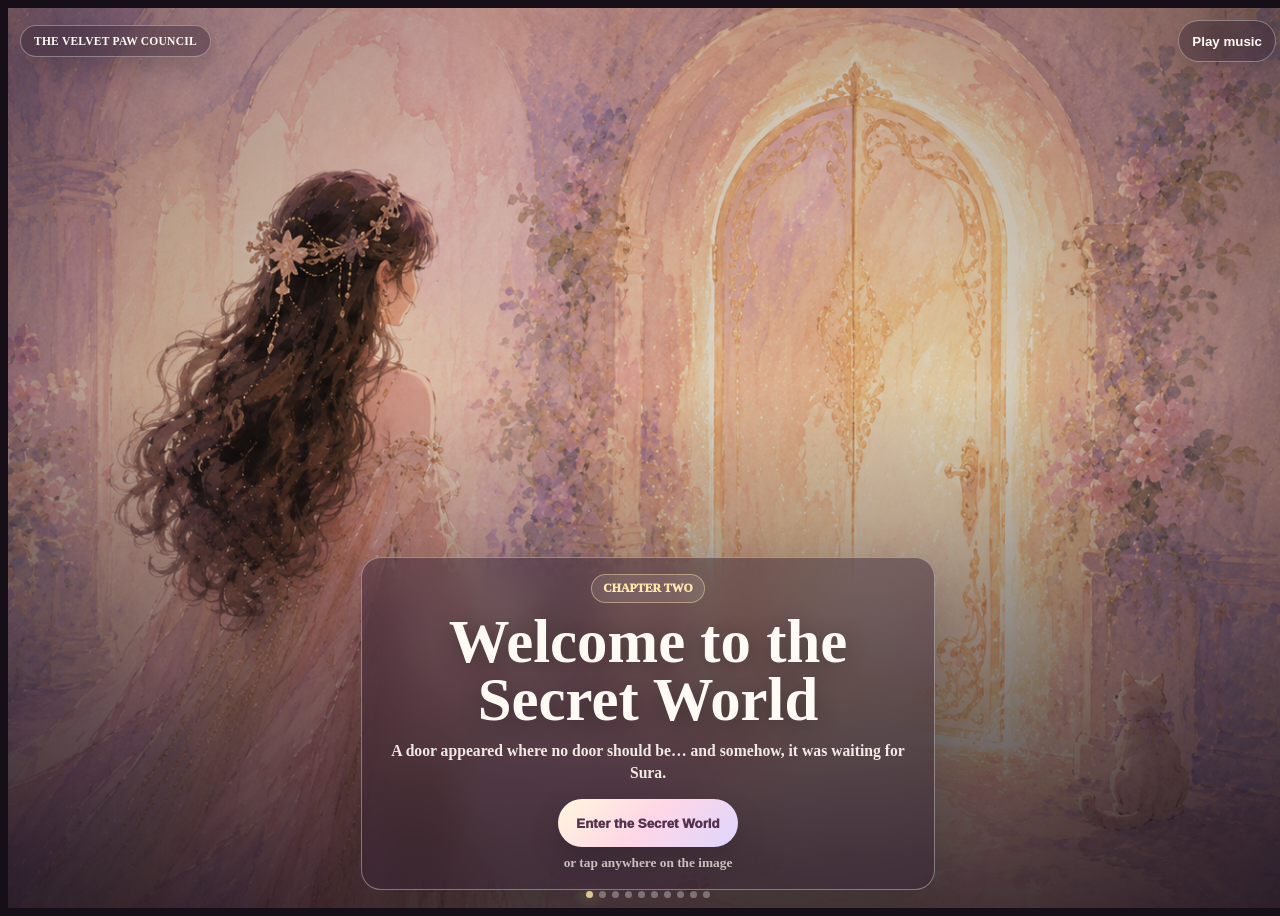
==== commit 02262cac: "fix chapter two mobile ui and cat answers" ====
--- a/chapter-two.preview.html
+++ b/chapter-two.preview.html
@@ -4,15 +4,15 @@
   <meta charset="utf-8">
   <meta name="viewport" content="width=device-width, initial-scale=1">
   <title>Chapter Two Preview</title>
-  <link rel="stylesheet" href="style.css?v=20260612-immersive">
+  <link rel="stylesheet" href="style.css?v=20260612-fix-cat-ui">
 </head>
 <body>
   <main>
     <section class="content-band chapter-two-section" id="chapterTwo" aria-labelledby="chapterTwoTitle"></section>
   </main>
-  <script src="chapter-two.config.js?v=20260612-immersive"></script>
-  <script src="chapter-two.data.js?v=20260612-immersive"></script>
-  <script src="chapter-two.js?v=20260612-immersive"></script>
+  <script src="chapter-two.config.js?v=20260612-fix-cat-ui"></script>
+  <script src="chapter-two.data.js?v=20260612-fix-cat-ui"></script>
+  <script src="chapter-two.js?v=20260612-fix-cat-ui"></script>
   <script>
     window.ChapterTwo.mount("#chapterTwo");
   </script>
--- a/style.css
+++ b/style.css
@@ -439,4 +439,191 @@
   .cat-marker {
     animation: none !important;
   }
+}
+
+/* ===== Chapter Two fixes ===== */
+
+.chapter-two-image-fit {
+  width: 100% !important;
+  height: 100% !important;
+  max-width: none !important;
+  max-height: none !important;
+}
+
+.chapter-two-main-img {
+  width: 100% !important;
+  height: 100% !important;
+  object-fit: cover !important;
+}
+
+.chapter-two-bg-img {
+  object-fit: cover !important;
+}
+
+.chapter-overlay {
+  left: max(14px, env(safe-area-inset-left)) !important;
+  right: max(14px, env(safe-area-inset-right)) !important;
+  bottom: max(18px, env(safe-area-inset-bottom)) !important;
+}
+
+.chapter-glass-card {
+  width: min(92vw, 540px) !important;
+  padding: 16px 16px 18px !important;
+  border-radius: 20px !important;
+}
+
+.chapter-glass-card h1 {
+  font-size: clamp(2.1rem, 9vw, 3.8rem) !important;
+  line-height: 0.96 !important;
+  margin-bottom: 10px !important;
+}
+
+.chapter-glass-card p {
+  font-size: 0.98rem !important;
+  line-height: 1.45 !important;
+  margin-bottom: 14px !important;
+}
+
+.chapter-glass-card small {
+  margin-top: 8px !important;
+}
+
+.chapter-two-image-stage {
+  pointer-events: none !important;
+}
+
+.chapter-tap-zone {
+  z-index: 3 !important;
+}
+
+.chapter-overlay,
+.cat-question-bubble,
+.chapter-music-button {
+  z-index: 9 !important;
+}
+
+.cat-question-bubble {
+  pointer-events: auto !important;
+}
+
+.cat-answer-row button,
+.cat-next-button,
+.chapter-main-button {
+  pointer-events: auto !important;
+}
+
+/* all cat labels / markers */
+.cat-markers-layer {
+  position: absolute;
+  inset: 0;
+  z-index: 6;
+  pointer-events: none;
+}
+
+.cat-pin {
+  position: absolute;
+  transform: translate(-50%, -50%);
+  display: grid;
+  place-items: center;
+}
+
+.cat-pin-dot {
+  width: 14px;
+  height: 14px;
+  border: 2px solid rgba(255, 241, 194, 0.92);
+  border-radius: 50%;
+  background: rgba(255, 222, 237, 0.52);
+  box-shadow: 0 0 0 8px rgba(255, 227, 165, 0.14);
+}
+
+.cat-pin-label {
+  position: absolute;
+  bottom: calc(100% + 10px);
+  left: 50%;
+  transform: translateX(-50%);
+  white-space: nowrap;
+  border: 1px solid rgba(255, 238, 194, 0.4);
+  border-radius: 999px;
+  padding: 4px 8px;
+  color: #fffaf3;
+  background: rgba(52, 32, 52, 0.62);
+  box-shadow: 0 8px 18px rgba(0, 0, 0, 0.18);
+  -webkit-backdrop-filter: blur(8px);
+  backdrop-filter: blur(8px);
+  font-size: 0.62rem;
+  font-weight: 900;
+  letter-spacing: 0.02em;
+  text-transform: uppercase;
+}
+
+.cat-pin.is-active .cat-pin-dot {
+  width: 18px;
+  height: 18px;
+  box-shadow:
+    0 0 0 10px rgba(255, 230, 170, 0.18),
+    0 0 26px rgba(255, 230, 170, 0.6);
+  animation: catMarkerPulse 1.5s ease-in-out infinite;
+}
+
+.cat-pin.is-active .cat-pin-label {
+  background: rgba(97, 57, 89, 0.82);
+  color: #ffe6a9;
+  border-color: rgba(255, 230, 170, 0.5);
+}
+
+/* question bubble */
+.cat-question-bubble {
+  width: min(360px, 44vw) !important;
+  padding: 14px !important;
+  transform: translate(-50%, -8%) !important;
+  border-radius: 18px !important;
+}
+
+.cat-question-bubble p {
+  font-size: 0.95rem !important;
+  line-height: 1.42 !important;
+}
+
+.cat-answer-row {
+  display: grid !important;
+  grid-template-columns: 1fr 1fr !important;
+  gap: 8px !important;
+}
+
+.cat-answer-row button,
+.cat-next-button {
+  min-height: 46px !important;
+}
+
+/* mobile / iphone */
+@media (max-width: 680px) {
+  .chapter-glass-card {
+    width: min(92vw, 500px) !important;
+    padding: 14px 14px 16px !important;
+  }
+
+  .chapter-glass-card h1 {
+    font-size: clamp(1.85rem, 8.6vw, 3rem) !important;
+  }
+
+  .chapter-glass-card p {
+    font-size: 0.92rem !important;
+  }
+
+  .cat-pin-label {
+    font-size: 0.54rem !important;
+    padding: 3px 6px !important;
+  }
+
+  .cat-question-bubble {
+    left: 50% !important;
+    top: auto !important;
+    bottom: max(88px, calc(env(safe-area-inset-bottom) + 70px)) !important;
+    width: min(92vw, 420px) !important;
+    transform: translateX(-50%) !important;
+  }
+
+  .cat-question-bubble p {
+    font-size: 0.9rem !important;
+  }
 }
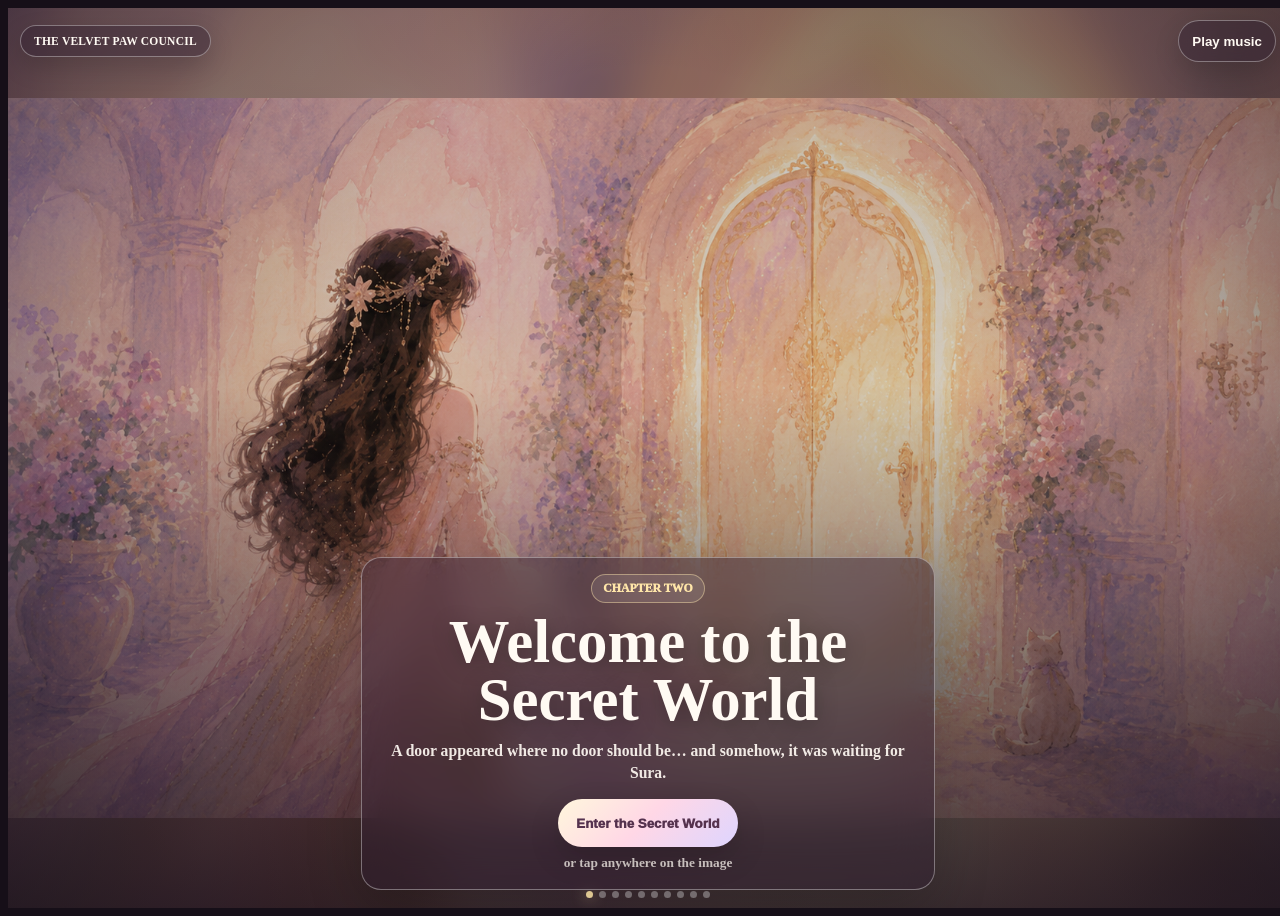
==== commit 521ad17a: "final iphone polish for chapter two" ====
--- a/chapter-two.preview.html
+++ b/chapter-two.preview.html
@@ -4,15 +4,15 @@
   <meta charset="utf-8">
   <meta name="viewport" content="width=device-width, initial-scale=1">
   <title>Chapter Two Preview</title>
-  <link rel="stylesheet" href="style.css?v=20260612-fix-cat-ui">
+  <link rel="stylesheet" href="style.css?v=20260612-final-polish">
 </head>
 <body>
   <main>
     <section class="content-band chapter-two-section" id="chapterTwo" aria-labelledby="chapterTwoTitle"></section>
   </main>
-  <script src="chapter-two.config.js?v=20260612-fix-cat-ui"></script>
-  <script src="chapter-two.data.js?v=20260612-fix-cat-ui"></script>
-  <script src="chapter-two.js?v=20260612-fix-cat-ui"></script>
+  <script src="chapter-two.config.js?v=20260612-final-polish"></script>
+  <script src="chapter-two.data.js?v=20260612-final-polish"></script>
+  <script src="chapter-two.js?v=20260612-final-polish"></script>
   <script>
     window.ChapterTwo.mount("#chapterTwo");
   </script>
--- a/style.css
+++ b/style.css
@@ -626,4 +626,294 @@
   .cat-question-bubble p {
     font-size: 0.9rem !important;
   }
+}
+
+/* ===== iPhone polish for Chapter Two ===== */
+
+@media (max-width: 680px) {
+  body.chapter-two-fullscreen {
+    position: fixed;
+    inset: 0;
+    width: 100%;
+    overflow: hidden;
+  }
+
+  body.chapter-two-fullscreen #app,
+  #chapterTwo,
+  .chapter-two-immersive {
+    width: 100vw !important;
+    height: 100dvh !important;
+    min-height: 100dvh !important;
+    overflow: hidden !important;
+  }
+
+  .chapter-two-main-img,
+  .chapter-two-bg-img {
+    object-fit: cover !important;
+  }
+
+  .chapter-two-main-img {
+    filter: brightness(0.9) saturate(0.98);
+  }
+
+  .chapter-two-immersive::after {
+    background:
+      linear-gradient(180deg, rgba(18, 10, 20, 0.42) 0%, rgba(18, 10, 20, 0.08) 30%, rgba(18, 10, 20, 0.22) 58%, rgba(18, 10, 20, 0.78) 100%) !important;
+  }
+
+  .chapter-two-topbar {
+    top: calc(env(safe-area-inset-top) + 10px) !important;
+    left: 12px !important;
+    right: 12px !important;
+    gap: 8px !important;
+  }
+
+  .chapter-mini-label {
+    max-width: 56vw !important;
+    padding: 8px 11px !important;
+    font-size: 0.58rem !important;
+    letter-spacing: 0.03em !important;
+  }
+
+  .chapter-music-button {
+    min-height: 38px !important;
+    padding: 8px 12px !important;
+    font-size: 0.78rem !important;
+  }
+
+  /* story text card */
+  .chapter-overlay {
+    top: auto !important;
+    left: 12px !important;
+    right: 12px !important;
+    bottom: calc(env(safe-area-inset-bottom) + 26px) !important;
+    transform: none !important;
+    justify-content: center !important;
+    pointer-events: none !important;
+  }
+
+  .chapter-glass-card {
+    width: 100% !important;
+    max-width: 420px !important;
+    padding: 14px 14px 16px !important;
+    border-radius: 22px !important;
+    background: rgba(48, 29, 48, 0.56) !important;
+    -webkit-backdrop-filter: blur(14px) !important;
+    backdrop-filter: blur(14px) !important;
+    pointer-events: auto !important;
+  }
+
+  .chapter-kicker {
+    margin-bottom: 8px !important;
+    padding: 5px 10px !important;
+    font-size: 0.62rem !important;
+  }
+
+  .chapter-glass-card h1 {
+    margin-bottom: 9px !important;
+    font-size: clamp(1.95rem, 9vw, 2.8rem) !important;
+    line-height: 0.94 !important;
+  }
+
+  .chapter-glass-card p {
+    margin-bottom: 12px !important;
+    font-size: 0.88rem !important;
+    line-height: 1.38 !important;
+  }
+
+  .chapter-main-button {
+    min-height: 44px !important;
+    padding: 10px 16px !important;
+    font-size: 0.86rem !important;
+  }
+
+  .chapter-glass-card small {
+    margin-top: 7px !important;
+    font-size: 0.78rem !important;
+  }
+
+  /* remove ugly tall guardian card on mobile */
+  .chapter-overlay.is-small {
+    top: auto !important;
+    left: 12px !important;
+    right: 12px !important;
+    bottom: calc(env(safe-area-inset-bottom) + 196px) !important;
+    justify-content: center !important;
+  }
+
+  .chapter-small-card {
+    width: auto !important;
+    max-width: 86vw !important;
+    padding: 8px 12px !important;
+    border-radius: 999px !important;
+    background: rgba(48, 29, 48, 0.58) !important;
+    text-align: center !important;
+  }
+
+  .chapter-small-card span {
+    display: inline !important;
+    margin-right: 6px !important;
+    font-size: 0.62rem !important;
+  }
+
+  .chapter-small-card strong {
+    display: inline !important;
+    font-size: 0.78rem !important;
+  }
+
+  /* cat labels above cats */
+  .cat-pin-dot {
+    width: 10px !important;
+    height: 10px !important;
+    box-shadow: 0 0 0 6px rgba(255, 230, 170, 0.12) !important;
+  }
+
+  .cat-pin.is-active .cat-pin-dot {
+    width: 14px !important;
+    height: 14px !important;
+  }
+
+  .cat-pin-label {
+    bottom: calc(100% + 7px) !important;
+    padding: 3px 6px !important;
+    font-size: 0.48rem !important;
+    max-width: 70px !important;
+    overflow: hidden !important;
+    text-overflow: ellipsis !important;
+  }
+
+  .cat-pin:not(.is-active) .cat-pin-label {
+    opacity: 0.72 !important;
+  }
+
+  .cat-pin.is-active .cat-pin-label {
+    opacity: 1 !important;
+    font-size: 0.54rem !important;
+  }
+
+  /* question box */
+  .cat-question-bubble {
+    left: 50% !important;
+    top: auto !important;
+    bottom: calc(env(safe-area-inset-bottom) + 34px) !important;
+    width: calc(100vw - 24px) !important;
+    max-width: 430px !important;
+    padding: 13px !important;
+    border-radius: 22px !important;
+    transform: translateX(-50%) !important;
+    background: rgba(48, 29, 48, 0.62) !important;
+    -webkit-backdrop-filter: blur(14px) !important;
+    backdrop-filter: blur(14px) !important;
+  }
+
+  .cat-speaker {
+    margin-bottom: 7px !important;
+    padding: 4px 9px !important;
+    font-size: 0.58rem !important;
+  }
+
+  .cat-question-bubble p {
+    margin-bottom: 11px !important;
+    font-size: 0.86rem !important;
+    line-height: 1.34 !important;
+  }
+
+  .cat-answer-row {
+    grid-template-columns: 1fr 1fr !important;
+    gap: 9px !important;
+  }
+
+  .cat-answer-row button,
+  .cat-next-button {
+    min-height: 44px !important;
+    padding: 10px 12px !important;
+    font-size: 0.86rem !important;
+  }
+
+  .chapter-progress-dots {
+    display: none !important;
+  }
+}
+
+/* iPhone small height fix */
+@media (max-width: 680px) and (max-height: 760px) {
+  .chapter-glass-card h1 {
+    font-size: clamp(1.7rem, 8vw, 2.35rem) !important;
+  }
+
+  .chapter-glass-card p {
+    font-size: 0.82rem !important;
+  }
+
+  .chapter-glass-card {
+    padding: 12px !important;
+  }
+
+  .cat-question-bubble {
+    padding: 11px !important;
+  }
+
+  .chapter-overlay.is-small {
+    bottom: calc(env(safe-area-inset-bottom) + 172px) !important;
+  }
+}
+
+/* ===== Final iPhone polish ===== */
+
+/* 1) make the yes/no question box same style as the counter */
+.cat-question-bubble {
+  background: rgba(48, 29, 48, 0.58) !important;
+  border: 1px solid rgba(255, 255, 255, 0.36) !important;
+  -webkit-backdrop-filter: blur(14px) !important;
+  backdrop-filter: blur(14px) !important;
+}
+
+/* optional: same text softness */
+.cat-question-bubble p {
+  color: rgba(255, 250, 243, 0.92) !important;
+}
+
+/* 2) zoom out images more */
+.chapter-two-image-fit {
+  width: 100% !important;
+  height: 100% !important;
+  display: grid !important;
+  place-items: center !important;
+}
+
+.chapter-two-main-img {
+  width: 100% !important;
+  height: 100% !important;
+  object-fit: contain !important;   /* this is the important part */
+  object-position: center center !important;
+  animation: chapterSoftZoomLite 14s ease-in-out alternate infinite !important;
+  filter: brightness(0.96) saturate(1) !important;
+}
+
+/* background still fills full screen behind it */
+.chapter-two-bg-img {
+  object-fit: cover !important;
+  filter: blur(22px) saturate(1.03) brightness(0.72) !important;
+}
+
+@keyframes chapterSoftZoomLite {
+  from {
+    transform: scale(0.96);
+  }
+  to {
+    transform: scale(1);
+  }
+}
+
+/* mobile fine-tune */
+@media (max-width: 680px) {
+  .cat-question-bubble {
+    background: rgba(48, 29, 48, 0.58) !important;
+  }
+
+  .chapter-two-main-img {
+    object-fit: contain !important;
+    width: 100% !important;
+    height: 100% !important;
+  }
 }
